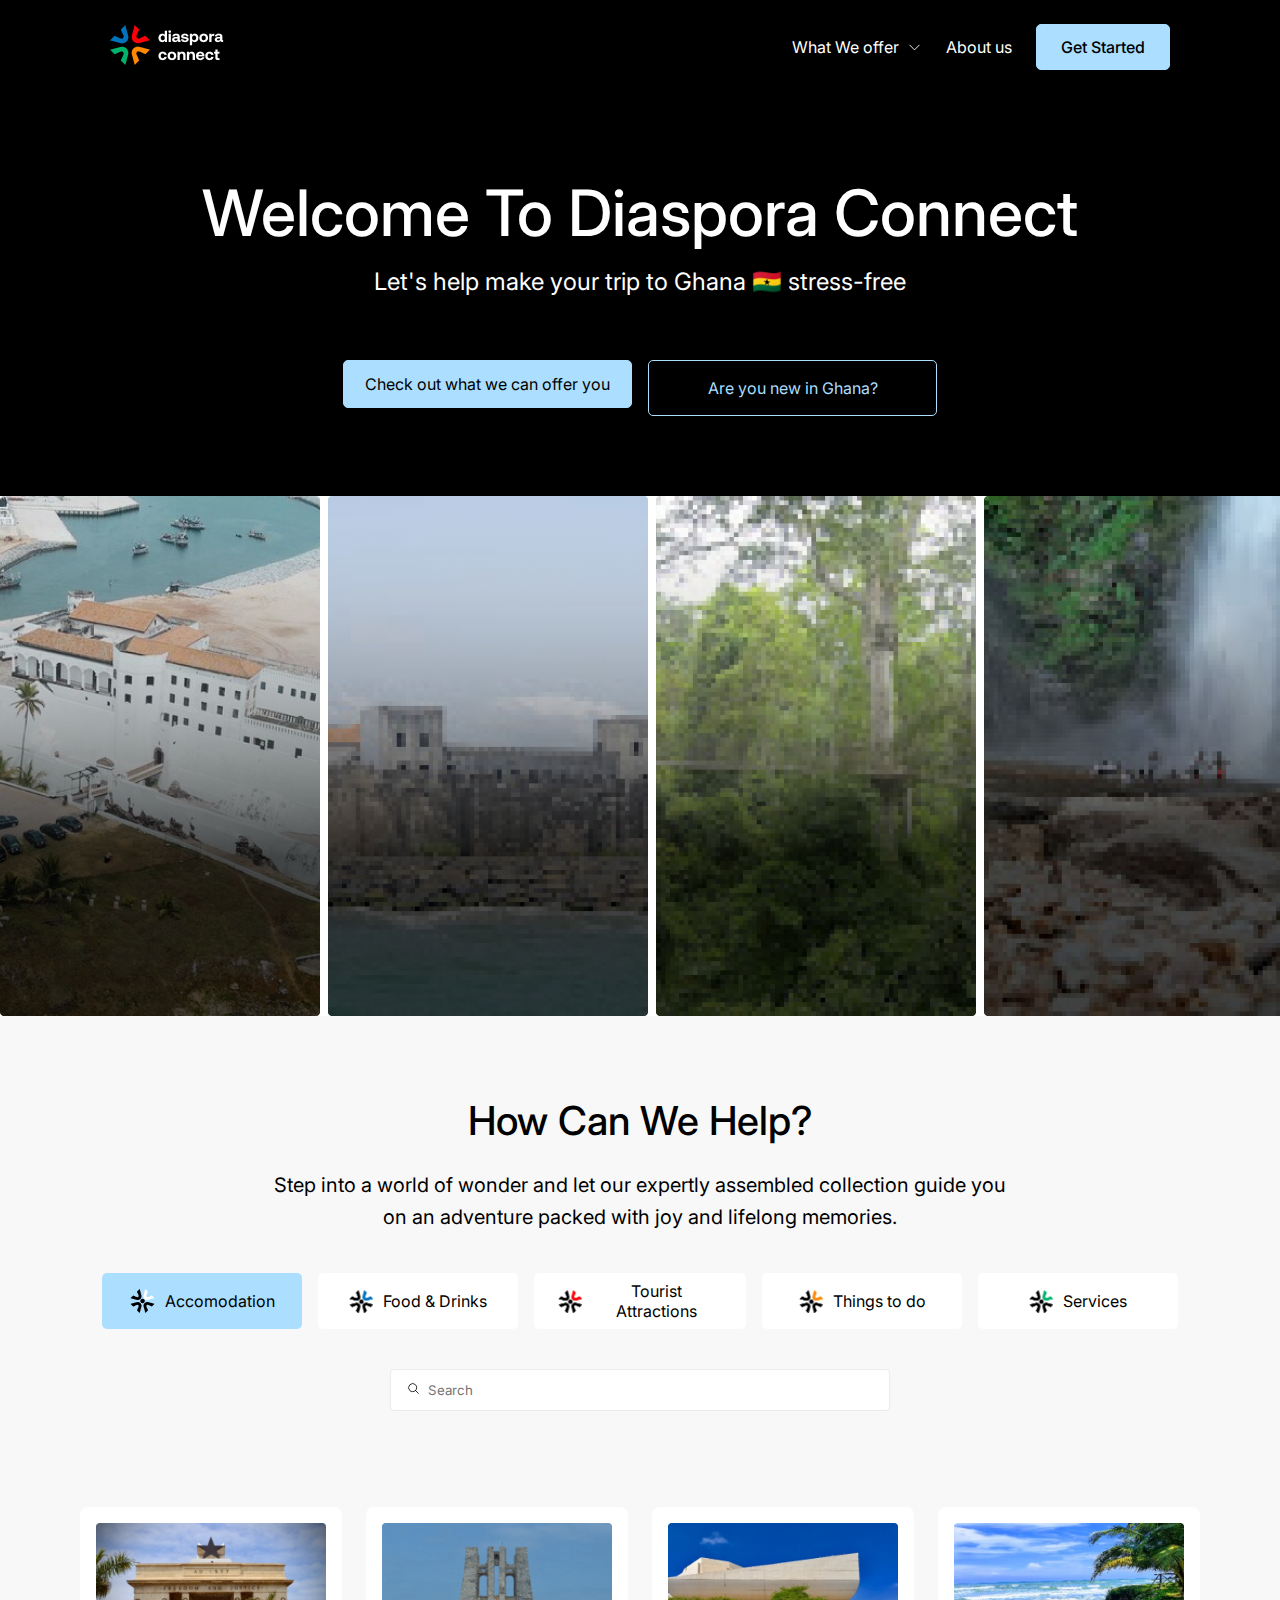
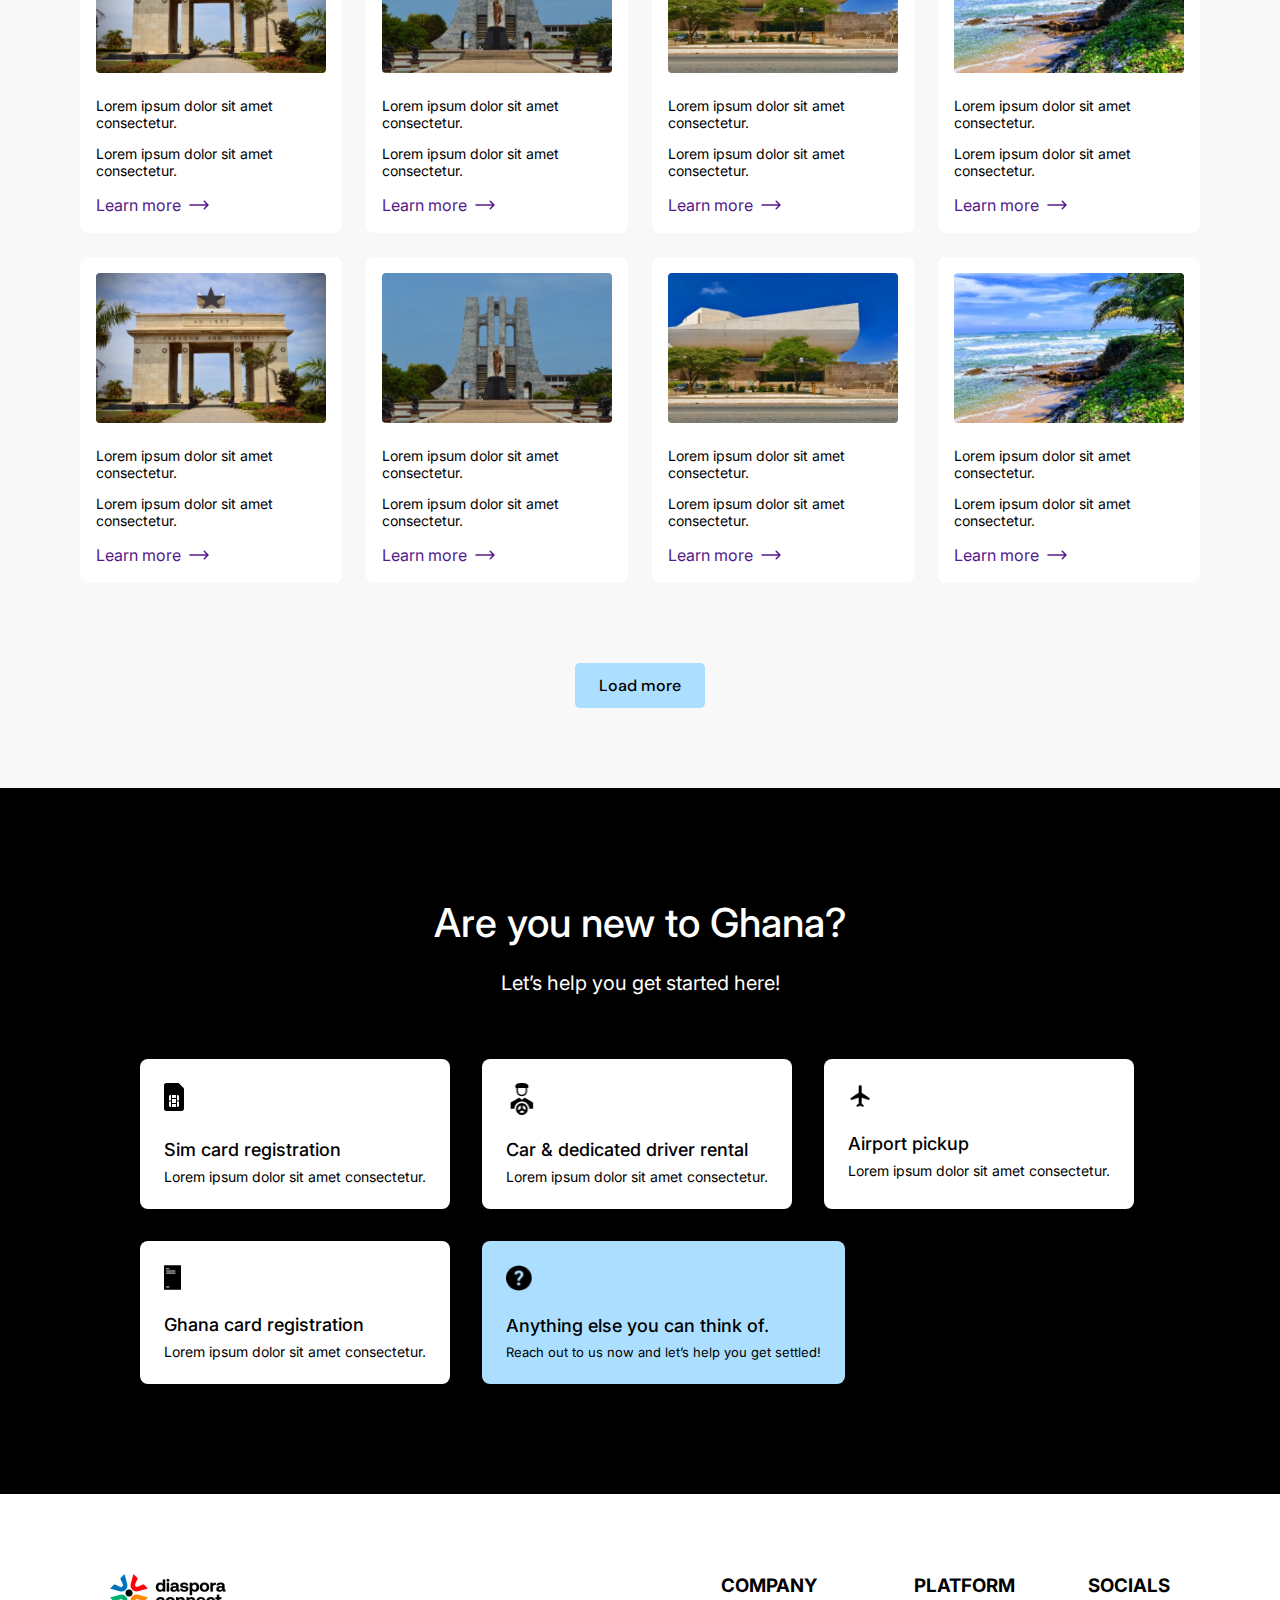
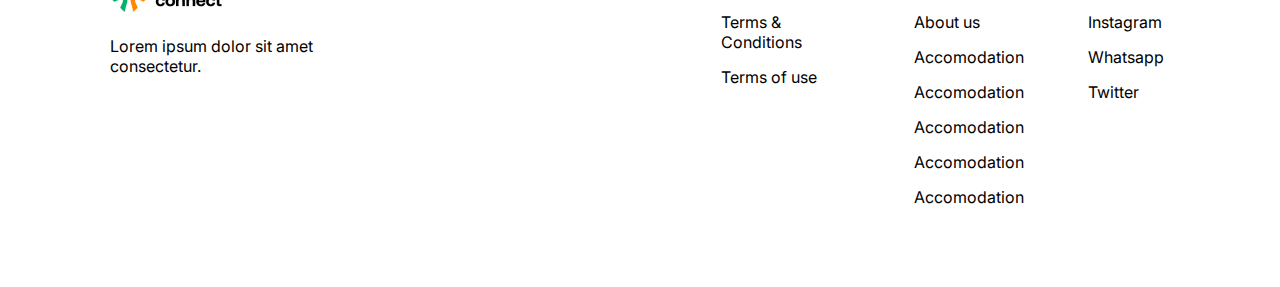
==== index.html @ 4f72882f "working on menu toggle" ====
<!DOCTYPE html>
<html lang="en">
  <head>
    <meta charset="UTF-8" />
    <meta name="viewport" content="width=device-width, initial-scale=1.0" />
    <link rel="preconnect" href="https://fonts.googleapis.com" />
    <link rel="preconnect" href="https://fonts.gstatic.com" crossorigin />
    <link
      href="https://fonts.googleapis.com/css2?family=DM+Sans:ital,opsz,wght@0,9..40,100..1000;1,9..40,100..1000&display=swap"
      rel="stylesheet"
    />
    <link rel="stylesheet" href="./style.css" />
    <link rel="stylesheet" href="./@media.css" />
    <title>Diaspora</title>
  </head>
  <body>
    <nav class="nav">
      <div class="navWrapper">
        <a href="./index.html">
          <img src="./assests/images/logo.png" alt="" />
        </a>
        <div class="navright">
          <div class="weOffer">
            <span>What We offer</span>
            <svg
              xmlns="http://www.w3.org/2000/svg"
              fill="none"
              viewBox="0 0 24 24"
              stroke-width="1.5"
              stroke="currentColor"
              class="w-6 h-6"
            >
              <path
                stroke-linecap="round"
                stroke-linejoin="round"
                d="m19.5 8.25-7.5 7.5-7.5-7.5"
              />
            </svg>
          </div>
          <a href="./about.html" class="aboutUs">About us</a>
          <button class="getStartedBtn">Get Started</button>
        </div>

        <svg
          id="menuToggle"
          class="menuSvg"
          xmlns="http://www.w3.org/2000/svg"
          fill="none"
          viewBox="0 0 24 24"
          stroke-width="1.5"
          stroke="currentColor"
          class="w-6 h-6"
        >
          <path
            stroke-linecap="round"
            stroke-linejoin="round"
            d="M3.75 6.75h16.5M3.75 12h16.5m-16.5 5.25h16.5"
          />
        </svg>
      </div>
      <div id="dropDownMenu" class="dropDownMenu">
        <ul>
          <li><a href="./about.html">About Us</a></li>
          <li><a href="">What we offer</a></li>
          <li><a href="">Experience</a></li>
          <li><a href="">Tourist attractions</a></li>
          <li><a href="">Transportation</a></li>
        </ul>

        <button class="getStartedBtn menuBtn">Get started</button>
      </div>
    </nav>
    <main>
      <section class="heroSection">
        <div class="heroSectionTitle">
          <h1>Welcome To Diaspora Connect</h1>
          <span
            >Let's help make your trip to Ghana &#127468;&#127469;
            stress-free</span
          >
        </div>
        <span class="heroBtn">
          <button class="btn-primary btn-width-lg">
            Check out what we can offer you
          </button>
          <button class="btn-width-lg btn-asked">Are you new in Ghana?</button>
        </span>
      </section>

      <section class="gallary">
        <div class="wrapper">
          <div class="gallaryCard">
            <img src="./assests/images/castle.png" alt="" />
            <div class="gallaryHover">
              <span class="gallaryInfor">
                <h3 style="font-size: 20px; font-weight: 500">
                  Name of destination
                </h3>
                <p style="font-size: 16px; font-weight: 400">
                  Tickets from $2,000
                </p>
              </span>
              <svg
                class="arrow"
                xmlns="http://www.w3.org/2000/svg"
                fill="none"
                viewBox="0 0 24 24"
                stroke-width="1.5"
                stroke="currentColor"
                class="w-6 h-6"
              >
                <path
                  stroke-linecap="round"
                  stroke-linejoin="round"
                  d="M17.25 8.25 21 12m0 0-3.75 3.75M21 12H3"
                />
              </svg>
            </div>
          </div>
          
          <img src="./assests/images/castle2.png" alt="" />
          <img src="./assests/images/forest.png" alt="" />
          <img src="./assests/images/waterfall.png" alt="" />
          <img src="./assests/images/mosque.png" alt="" />
          <img src="./assests/images/Hotel.png" alt="" />
        </div>
      </section>

      <section class="howCanWeHelp">
        <div class="howCAn">
          <h3>How Can We Help?</h3>
          <p>
            Step into a world of wonder and let our expertly assembled
            collection guide you on an adventure packed with joy and lifelong
            memories.
          </p>
        </div>
        <div class="howCanBtn">
          <div class="howCanBtnOne">
            <button class="accomodadtionBtn">
              <img src="./assests/images/logowhite.png" alt="" />
              Accomodation
            </button>
            <button class="howCanBtns">
              <img src="./assests/images/logoblue.png" alt="" />
              Food & Drinks
            </button>
          </div>
          <div class="howCanBtnTwo">
            <button class="touristBtns">
              <img src="./assests/images/logored.png" alt="" />Tourist
              Attractions
            </button>
            <button class="howCanBtns">
              <img src="./assests/images/logoorange.png" alt="" />Things to do
            </button>
          </div>
          <button class="howCanBtns">
            <img src="./assests/images/logogreen.png" alt="" />Services
          </button>
        </div>
        <div class="search">
          <svg
            xmlns="http://www.w3.org/2000/svg"
            fill="none"
            viewBox="0 0 24 24"
            stroke-width="1.5"
            stroke="currentColor"
            class="w-6 h-6"
          >
            <path
              stroke-linecap="round"
              stroke-linejoin="round"
              d="m21 21-5.197-5.197m0 0A7.5 7.5 0 1 0 5.196 5.196a7.5 7.5 0 0 0 10.607 10.607Z"
            />
          </svg>

          <input type="text" placeholder="Search" />
        </div>
      </section>

      <section class="touristSite">
        <div class="touristSiteDetails">
          <div class="div">
            <img src="./assests/images/square.png" alt="" />
            <span class="siteInfor">
              <p>Lorem ipsum dolor sit amet consectetur.</p>
              <p>Lorem ipsum dolor sit amet consectetur.</p>
              <a href=""
                >Learn more
                <svg
                  class="arrow"
                  xmlns="http://www.w3.org/2000/svg"
                  fill="none"
                  viewBox="0 0 24 24"
                  stroke-width="1.5"
                  stroke="currentColor"
                  class="w-6 h-6"
                >
                  <path
                    stroke-linecap="round"
                    stroke-linejoin="round"
                    d="M17.25 8.25 21 12m0 0-3.75 3.75M21 12H3"
                  />
                </svg>
              </a>
            </span>
          </div>
          <div class="div">
            <img src="./assests/images/Nkrumah.png" alt="" />
            <span class="siteInfor">
              <p>Lorem ipsum dolor sit amet consectetur.</p>
              <p>Lorem ipsum dolor sit amet consectetur.</p>
              <a href=""
                >Learn more
                <svg
                  class="arrow"
                  xmlns="http://www.w3.org/2000/svg"
                  fill="none"
                  viewBox="0 0 24 24"
                  stroke-width="1.5"
                  stroke="currentColor"
                  class="w-6 h-6"
                >
                  <path
                    stroke-linecap="round"
                    stroke-linejoin="round"
                    d="M17.25 8.25 21 12m0 0-3.75 3.75M21 12H3"
                  />
                </svg>
              </a>
            </span>
          </div>
          <div class="div">
            <img src="./assests/images/center.png" alt="" />
            <span class="siteInfor">
              <p>Lorem ipsum dolor sit amet consectetur.</p>
              <p>Lorem ipsum dolor sit amet consectetur.</p>
              <a href=""
                >Learn more
                <svg
                  class="arrow"
                  xmlns="http://www.w3.org/2000/svg"
                  fill="none"
                  viewBox="0 0 24 24"
                  stroke-width="1.5"
                  stroke="currentColor"
                  class="w-6 h-6"
                >
                  <path
                    stroke-linecap="round"
                    stroke-linejoin="round"
                    d="M17.25 8.25 21 12m0 0-3.75 3.75M21 12H3"
                  />
                </svg>
              </a>
            </span>
          </div>
          <div class="div">
            <img src="./assests/images/beach.png" alt="" />
            <span class="siteInfor">
              <p>Lorem ipsum dolor sit amet consectetur.</p>
              <p>Lorem ipsum dolor sit amet consectetur.</p>
              <a href=""
                >Learn more
                <svg
                  class="arrow"
                  xmlns="http://www.w3.org/2000/svg"
                  fill="none"
                  viewBox="0 0 24 24"
                  stroke-width="1.5"
                  stroke="currentColor"
                  class="w-6 h-6"
                >
                  <path
                    stroke-linecap="round"
                    stroke-linejoin="round"
                    d="M17.25 8.25 21 12m0 0-3.75 3.75M21 12H3"
                  />
                </svg>
              </a>
            </span>
          </div>
          <div class="div">
            <img src="./assests/images/square.png" alt="" />
            <span class="siteInfor">
              <p>Lorem ipsum dolor sit amet consectetur.</p>
              <p>Lorem ipsum dolor sit amet consectetur.</p>
              <a href=""
                >Learn more
                <svg
                  class="arrow"
                  xmlns="http://www.w3.org/2000/svg"
                  fill="none"
                  viewBox="0 0 24 24"
                  stroke-width="1.5"
                  stroke="currentColor"
                  class="w-6 h-6"
                >
                  <path
                    stroke-linecap="round"
                    stroke-linejoin="round"
                    d="M17.25 8.25 21 12m0 0-3.75 3.75M21 12H3"
                  />
                </svg>
              </a>
            </span>
          </div>
          <div class="div">
            <img src="./assests/images/Nkrumah.png" alt="" />
            <span class="siteInfor">
              <p>Lorem ipsum dolor sit amet consectetur.</p>
              <p>Lorem ipsum dolor sit amet consectetur.</p>
              <a href=""
                >Learn more
                <svg
                  class="arrow"
                  xmlns="http://www.w3.org/2000/svg"
                  fill="none"
                  viewBox="0 0 24 24"
                  stroke-width="1.5"
                  stroke="currentColor"
                  class="w-6 h-6"
                >
                  <path
                    stroke-linecap="round"
                    stroke-linejoin="round"
                    d="M17.25 8.25 21 12m0 0-3.75 3.75M21 12H3"
                  />
                </svg>
              </a>
            </span>
          </div>
          <div class="div">
            <img src="./assests/images/center.png" alt="" />
            <span class="siteInfor">
              <p>Lorem ipsum dolor sit amet consectetur.</p>
              <p>Lorem ipsum dolor sit amet consectetur.</p>
              <a href=""
                >Learn more
                <svg
                  class="arrow"
                  xmlns="http://www.w3.org/2000/svg"
                  fill="none"
                  viewBox="0 0 24 24"
                  stroke-width="1.5"
                  stroke="currentColor"
                  class="w-6 h-6"
                >
                  <path
                    stroke-linecap="round"
                    stroke-linejoin="round"
                    d="M17.25 8.25 21 12m0 0-3.75 3.75M21 12H3"
                  />
                </svg>
              </a>
            </span>
          </div>
          <div class="div">
            <img src="./assests/images/beach.png" alt="" />
            <span class="siteInfor">
              <p>Lorem ipsum dolor sit amet consectetur.</p>
              <p>Lorem ipsum dolor sit amet consectetur.</p>
              <a href=""
                >Learn more
                <svg
                  class="arrow"
                  xmlns="http://www.w3.org/2000/svg"
                  fill="none"
                  viewBox="0 0 24 24"
                  stroke-width="1.5"
                  stroke="currentColor"
                  class="w-6 h-6"
                >
                  <path
                    stroke-linecap="round"
                    stroke-linejoin="round"
                    d="M17.25 8.25 21 12m0 0-3.75 3.75M21 12H3"
                  />
                </svg>
              </a>
            </span>
          </div>
        </div>
        <button class="loadMore">Load more</button>
      </section>

      <section class="serviceCardWrapper">
        <div class="serviceTitle">
          <h3>Are you new to Ghana?</h3>
          <span class="largeViewService">Let’s help you get started here!</span>
          <span class="mobileViewService"
            >Lorem ipsum dolor sit amet consectetur. Molestie a eget scelerisque
            tempus egestas nisi quis.</span
          >
        </div>
        <div class="serviceCards">
          <div class="serviceWrapper">
            <div class="simCard">
              <span class="simCardimg">
                <img src="./assests/vectors/simcard.png" alt="" />
              </span>
              <span class="cardInfor">
                <p style="font-size: 18px; font-weight: 500">
                  Sim card registration
                </p>
                <p style="font-size: 14px; font-weight: 400">
                  Lorem ipsum dolor sit amet consectetur.
                </p>
              </span>
            </div>
            <div class="driverCard">
              <img src="./assests/vectors/driver.png" alt="" />
              <span class="cardInfor">
                <p style="font-size: 18px; font-weight: 500">
                  Car & dedicated driver rental
                </p>
                <p style="font-size: 14px">
                  Lorem ipsum dolor sit amet consectetur.
                </p>
              </span>
            </div>
            <div class="airplaneCard">
              <img src="./assests/vectors/airplane.png" alt="" />
              <span class="cardInfor">
                <p style="font-size: 18px; font-weight: 500">Airport pickup</p>
                <p style="font-size: 14px">
                  Lorem ipsum dolor sit amet consectetur.
                </p>
              </span>
            </div>
          </div>
          <div class="serviceWrapper">
            <div class="card">
              <img src="./assests/vectors/card.png" alt="" />
              <span class="cardInfor">
                <p style="font-size: 18px; font-weight: 500">
                  Ghana card registration
                </p>
                <p style="font-size: 14px">
                  Lorem ipsum dolor sit amet consectetur.
                </p>
              </span>
            </div>
            <div class="questonCard">
              <img src="./assests/vectors/questions.png" alt="" />
              <span class="cardInfor">
                <p style="font-size: 18px; font-weight: 500">
                  Anything else you can think of.
                </p>
                <p style="font-size: 13px">
                  Reach out to us now and let’s help you get settled!
                </p>
              </span>
            </div>
          </div>
        </div>
      </section>
    </main>
    <footer class="footerContainer">
      <div class="footerWrapper">
        <div class="footerLogo">
          <img src="./assests/images/logo2.png" alt="" />
          <p style="font-size: 16px; font-weight: 400; width: 220px">
            Lorem ipsum dolor sit amet consectetur.
          </p>
        </div>
        <div class="footerDetails">
          <span class="condition">
            <h3>COMPANY</h3>
            <p>Terms & Conditions</p>
            <p>Terms of use</p>
          </span>
          <span class="platforms">
            <h3>PLATFORM</h3>
            <a href="./about.html">About us</a>
            <p>Accomodation</p>
            <p>Accomodation</p>
            <p>Accomodation</p>
            <p>Accomodation</p>
            <p>Accomodation</p>
          </span>
          <span class="socials">
            <h3>SOCIALS</h3>
            <p>Instagram</p>
            <p>Whatsapp</p>
            <p>Twitter</p>
          </span>
        </div>
      </div>
    </footer>

    <script src="/main.js"></script>
  </body>
</html>
---- style.css ----
@import url("https://fonts.googleapis.com/css2?family=Inter:wght@100..900&display=swap");

:root {
  --primary-color: #abdeff;
}

* {
  box-sizing: border-box;
  margin: 0;
  padding: 0;
  font-family: "inter";
}

.btn-primary {
  background-color: var(--primary-color);
  width: 133px;
  height: 48px;
  max-height: 48px;
  border: 1px solid var(--primary-color);
  border-radius: 5px;
}

.btn-text-bold {
  font-weight: 600;
}

.btn-width-lg {
  width: 289px;
  height: 56px;
  font-size: 16px;
}

.btn-asked {
  background-color: black;
  color: #abdeff;
  border: 1px solid #abdeff;
  border-radius: 5px;
}

.nav {
  display: flex;
  justify-content: center;
  background-color: black;
  padding-left: 110px;
  padding-right: 110px;
  padding-top: 24px;
  padding-bottom: 24px;
  color: white;
}

.navWrapper {
  display: flex;
  justify-content: space-between;
  align-items: center;
  width: 100%;
  max-width: 1400px;
}

.menuSvg {
  display: none;
  width: 24px;
  height: 24px;
}

.navright {
  display: flex;
  gap: 24px;
  align-items: center;
}

.weOffer {
  display: flex;
  align-items: center;
  justify-content: center;
  gap: 8px;
}

.weOffer span {
  font-size: 16px;
  font-weight: 400;
}

.aboutUs {
  font-size: 16px;
  font-weight: 400;
  text-decoration: none;
  color: white;
}
.w-6 {
  width: 15px;
}

.h-6 {
  width: 15px;
}

.getStartedBtn {
  background-color: #abdeff;
  padding: 12px 24px 12px 24px;
  border-radius: 5px;
  border: 1px solid #abdeff;
  font-size: 16px;
  font-weight: 500;
}

.heroSection {
  display: flex;
  flex-direction: column;
  align-items: center;
  gap: 64px;
  padding: 80px 110px 80px 110px;
  background-color: black;
}

.heroSectionTitle {
  display: flex;
  flex-direction: column;
  align-items: center;
  gap: 16px;
}

.heroSectionTitle h1 {
  color: white;
  font-size: 64px;
  font-weight: 500;
}

.heroSectionTitle span {
  color: white;
  font-size: 24px;
  font-weight: 400;
  font-family: "inter";
}

.heroBtn {
  display: flex;
  gap: 16px;
  justify-content: space-between;
}

/* .heroBtn :first-child {
  padding: 12px 24px 12px 24px;
  border-radius: 5px;
  font-size: 16px;
  font-weight: 500;
  background-color: #abdeff;
  border: none;
  font-family: "inter";
}

.heroBtn :last-child {
  padding: 12px 24px 12px 24px;
  border-radius: 5px;
  text-align: center;
  border: 1px solid #abdeff;
  color: #abdeff;
  font-size: 16px;
  font-weight: 500;
  background-color: black;
} */

.gallaryCard {
  display: flex;
  flex-direction: column;
  justify-content: space-between;
}

.gallaryCard img:hover + .gallaryHover {
  display: flex;
}

.gallaryHover {
  display: none;
  justify-content: space-between;
  align-items: end;
  padding: 24px;
  border-bottom-left-radius: 4px;
  border-bottom-right-radius: 4px;
  /* border: 1px solid blue; */
}

.wrapper {
  display: grid;
  grid-template-columns: 1fr 1fr 1fr 1fr 1fr 1fr;
  gap: 8px;
  overflow: scroll;
}

.gallaryInfor {
  display: flex;
  flex-direction: column;
  gap: 16px;
  /* border: 1px solid red; */
}

.arrow {
  width: 24px;
  height: 24px;
  float: inline-end;
}

.howCanWeHelp {
  display: flex;
  flex-direction: column;
  padding: 80px 110px 56px 110px;
  gap: 40px;
  align-items: center;
  justify-content: center;
  background-color: #f8f8f8;
}

.howCAn {
  display: flex;
  flex-direction: column;
  gap: 24px;
  align-items: center;
  justify-content: center;
}

.howCAn h3 {
  font-size: 40px;
  font-weight: 500;
}
.howCAn p {
  font-size: 20px;
  font-weight: 400;
  /* border: 1px solid black; */
  text-align: center;
  max-width: 750px;
  line-height: 32px;
}
.howCanBtn {
  display: flex;
  gap: 16px;
}

.howCanBtnOne {
  display: flex;
  gap: 16px;
}

.howCanBtnTwo {
  display: flex;
  gap: 16px;
}

.accomodadtionBtn {
  display: flex;
  gap: 10px;
  align-items: center;
  justify-content: center;
  border-radius: 5px;
  /* padding: 3px 0px 3px 0px; */
  background-color: #abdeff;
  font-size: 16px;
  font-weight: 400;
  height: 56px;
  width: 200px;
  border: none;
}

.howCanBtns {
  display: flex;
  gap: 10px;
  align-items: center;
  justify-content: center;
  border-radius: 5px;
  padding: 12px 24px 12px 24px;
  height: 56px;
  width: 200px;
  background-color: white;
  border: none;
  font-size: 16px;
  font-weight: 400;
}

.touristBtns {
  display: flex;
  gap: 10px;
  align-items: center;
  justify-content: center;
  border-radius: 5px;
  padding: 12px 24px 12px 24px;
  height: 56px;
  width: 212px;
  background-color: white;
  border: none;
  font-size: 16px;
  font-weight: 400;
}

.touristBtns img {
  width: 24px;
  height: 24px;
}

.howCanBtns img {
  width: 24px;
  height: 24px;
}

.search {
  display: flex;
  gap: 8px;
  border: 1.5px solid #ebeceb;
  padding: 12px 16px 12px 16px;
  background-color: white;
  border-radius: 4px;
  width: 500px;
}

.search svg {
  width: 13px;
  height: 13px;
}

.search input {
  border: none;
  outline: none;
}

.touristSite {
  display: flex;
  flex-direction: column;
  align-items: center;
  justify-content: center;
  gap: 80px;
  padding: 40px 110px 80px 110px;
  background-color: #f8f8f8;
}

.touristSiteDetails {
  display: grid;
  grid-template-columns: 1fr 1fr 1fr 1fr;
  flex-direction: column;
  gap: 24px;
}

.div {
  /* padding: 16px; */
  padding-left: 16px;
  padding-right: 16px;
  padding-top: 16px;
  padding-bottom: 16px;
  background-color: white;
  display: flex;
  border-radius: 8px;
  gap: 24px;
  flex-direction: column;
  /* align-items: center;
    justify-content: center; */
}

.siteInfor {
  display: flex;
  gap: 14px;
  flex-direction: column;
}

.siteInfor p {
  display: flex;
  font-size: 14px;
  /* border:1px solid red; */
}

.siteInfor a {
  display: flex;
  align-items: center;
  /* justify-content: center; */
  gap: 6px;
  text-decoration: none;
}

.div img {
  height: 150px;
  width: 230px;
}

.loadMore {
  background-color: #abdeff;
  padding: 12px 24px 12px 24px;
  outline: none;
  border: none;
  border-radius: 5px;
  font-size: 16px;
  font-family: "DM Sans";
  font-weight: 500;
}

.serviceCardWrapper {
  display: flex;
  flex-direction: column;
  align-items: center;
  justify-content: center;
  padding: 110px 140px 110px 140px;
  gap: 64px;
  background-color: black;
}

.serviceTitle {
  display: flex;
  flex-direction: column;
  align-items: center;
  justify-content: center;
  gap: 24px;
  color: white;
}

.serviceTitle h3 {
  font-size: 40px;
  font-weight: 500;
}

.largeViewService {
  font-size: 20px;
  font-weight: 400;
}

.mobileViewService {
  display: none;
}
.serviceCards {
  display: flex;
  flex-direction: column;
  /* align-items: center; */
  justify-content: center;
  gap: 32px;
  /* border: 1px solid red; */
  width: 100%;
  max-width: 1000px;
}

.serviceWrapper {
  display: flex;
  gap: 32px;
  width: 100%;
  max-width: 116opx;
  /* border: 1px solid white; */
}

.card {
  background-color: white;
  display: flex;
  flex-direction: column;
  border-radius: 8px;
  padding: 24px;
  gap: 24px;
  max-width: 365.33px;
}

.card img {
  width: 17px;
  height: 25px;
}
.simCard {
  background-color: white;
  display: flex;
  flex-direction: column;
  border-radius: 8px;
  padding: 24px;
  gap: 24px;
  max-width: 365.33px;
}

.simCard:hover {
  background-color: black;
  color: white;
}

.simCard img {
  width: 20px;
  height: 28px;
}
.driverCard {
  background-color: white;
  display: flex;
  flex-direction: column;
  border-radius: 8px;
  padding: 24px;
  gap: 24px;
  max-width: 365.33px;
}
.driverCard img {
  width: 32px;
  height: 32px;
}

.airplaneCard {
  background-color: white;
  display: flex;
  flex-direction: column;
  border-radius: 8px;
  padding: 24px;
  gap: 24px;
  max-width: 365.33px;
}

.airplaneCard img {
  width: 25px;
  height: 26px;
}

.questonCard {
  background-color: #abdeff;
  display: flex;
  flex-direction: column;
  border-radius: 8px;
  padding: 24px;
  gap: 24px;
  max-width: 365.33px;
}

.questonCard img {
  width: 26px;
  height: 26px;
}

.cardInfor {
  display: flex;
  flex-direction: column;
  gap: 8px;
}

.footerContainer {
  padding: 80px 110px 80px 110px;
  width: 100%;
  display: flex;
  align-items: center;
  justify-content: center;
}

.footerLogo {
  display: flex;
  flex-direction: column;
  gap: 24px;
  max-width: 217px;
}

.footerLogo img {
  height: 38px;
  width: 116px;
}

.footerDetails {
  max-width: 449px;
  display: flex;
  gap: 64px;
}

.footerWrapper {
  display: flex;
  width: 100%;
  max-width: 1200px;
  justify-content: space-between;
}

.condition {
  display: flex;
  flex-direction: column;
  gap: 15px;
}

.condition p {
  font-size: 16px;
  font-weight: 400;
}

.platforms {
  display: flex;
  flex-direction: column;
  gap: 15px;
}

.platforms a {
  text-decoration: none;
  color: black;
}

.socials {
  display: flex;
  flex-direction: column;
  gap: 15px;
}
.socials p {
  font-size: 16px;
  font-weight: 400;
}

.platforms p {
  font-size: 16px;
  font-weight: 400;
}

.contactUsWrapper {
  display: flex;
  flex-direction: column;
  /* align-items: center;
    justify-content: center; */
  padding: 32px;
  gap: 84px;
  /* border: 1px solid red; */
}

.contactUs {
  display: flex;
  align-items: center;
  justify-content: center;
  gap: 84px;
  /* border: 1px solid black; */
}

.contactUsLeftSide {
  display: flex;
  align-items: center;
  justify-content: space-between;
  flex-direction: column;
  padding: 32px;
  /* gap: 40px; */
  border-radius: 8px;
  height: 960px;
  width: 100%;
  max-width: 604px;
  background: conic-gradient(
    from 210.92deg at 50% 50%,
    #fd0008 0deg,
    #0073bd 125.63deg,
    #00b36d 234.38deg,
    #ff8800 350.63deg,
    #fd0008 360deg
  );
}

.leftSideTop img {
  width: 121px;
  height: 40px;
}

.leftSideTop {
  display: flex;
  flex-direction: column;
  gap: 144px;
  max-width: 540px;
  /* border: 1px solid red; */
}

.leftSideTopDetails {
  display: flex;
  flex-direction: column;
  gap: 16px;
  color: white;
}

.leftSideTopDetails h3 {
  font-size: 40px;
  font-weight: 700;
  line-height: 48px;
}
.leftSideTopDetails p {
  font-size: 16px;
  font-weight: 400;
  line-height: 24px;
}

.leftBottomSection {
  display: flex;
  flex-direction: column;
  gap: 16px;
  padding: 24px;
  background-color: white;
  border-radius: 4px;
  max-width: 540px;
}

.leftBottomSection p {
  font-size: 16px;
  font-weight: 400;
  line-height: 24px;
}

.nameCheck {
  display: flex;
  gap: 8px;
  align-items: center;
  /* justify-content: center; */
}


.checkInput{
  width: 32px;
  height: 32px;
  background: red;
  border: none;
  outline: none;
}

.contactUsform {
  display: none;
  flex-direction: column;
  gap: 48px;
  width: 100%;
  max-width: 644px;
  height: auto;
}

.contactUsRightSide {
  display: flex;
  flex-direction: column;
  gap: 48px;
  width: 100%;
  max-width: 644px;
  height: auto;
  /* border: 1px solid red; */
}

.contactUsFormWrapper {
  display: flex;
  flex-direction: column;
  align-items: flex-start;
  padding: 0px;
  gap: 32px;
}



.contactUserName {
  display: flex;
  gap: 32px;
  width: 644px;
}

.userNameInput {
  border-radius: 5px;
  padding: 16px;
  border: 1px solid #d6d6d6;
  outline: none;
  height: 50px;
  width: 306px;
  border-radius: 5px;
}

.emailInput {
  border-radius: 5px;
  padding: 16px;
  border-radius: 5px;
  border: 1px solid #d6d6d6;
  outline: none;
  width: 644px;
  height: 50px;
}

.countryCode {
  border-radius: 5px;
  padding: 10px;
  border: 1px solid #d6d6d6;
  outline: none;
  width: 113px;
  height: 50px;
  display: flex;
  align-items: center;
  justify-content: center;
}

.countryCodeWrapper {
  display: flex;
  gap: 8px;
}

.phoneNumberInput {
  border-radius: 5px;
  border: 1px solid #d6d6d6;
  outline: none;
  width: 523px;
  padding: 16px;
  height: 50px;
}

.textareaInput {
  padding: 16px;
  border-radius: 5px;
  border: 1px solid #d6d6d6;
  outline: none;
  width: 644px;
  height: 80px;
}

.selectOptionInput {
  display: flex;
  width: 644px;
  flex-direction: column;
  gap: 8px;
}

.contactUsBtn {
  border-radius: 5px;
  padding: 12px 48px 12px 48px;
  background-color: black;
  width: 222px;
  height: 48px;
  color: white;
  outline: none;
  border: none;
}


.dropDownMenu{
  display: none;
}
---- @media.css ----
@media only screen and (max-width: 600px) {
  .nav {
    padding-left: 32px;
    padding-right: 32px;
    padding-top: 24px;
    padding-bottom: 24px;
    color: white;
    width: 100%;
    justify-content: space-between;
    align-items: center;
  }

  .navright {
    display: none;
  }

  .menuSvg {
    width: 24px;
    height: 24px;
    display: flex;
    /* border:1px solid red; */
  }

  .heroSection {
    display: flex;
    flex-direction: column;
    align-items: center;
    gap: 64px;
    width: 100%;
    padding: 80px 24px 80px 24px;
    background-color: black;
  }

  .heroSectionTitle {
    width: 100%;
    text-align: center;
  }

  .heroSectionTitle h1 {
    font-size: 24px;
    font-weight: 500;
    line-height: 40px;
  }

  .heroSectionTitle span {
    font-size: 16px;
    font-weight: 400;
    max-width: 100%;
  }

  .howCanWeHelp {
    padding: 80px 32px 56px 32px;
  }

  .howCAn p {
    font-size: 16px;
    width: 306px;
    text-transform: capitalize;
  }

  .howCAn h3 {
    font-size: 24px;
  }

  .howCanBtn {
    width: 357px;
    /* height: 300px; */
    flex-direction: column;
    align-items: center;
    justify-content: center;
  }

  .howCanBtnOne {
    width: 360px;
  }

  .howCanBtnTwo {
    width: 360px;
  }

  .touristSite {
    background-color: #f8f8f8;
    width: 100%;
    padding: 40px 32px 80px 32px;
  }

  .touristSiteDetails {
    align-items: center;
    width: 100%;
    display: flex;
    background-color: #f8f8f8;
  }

  .div {
    width: 326px;
    align-items: center;
    background-color: white;
  }

  .div img {
    width: 294px;
    height: 180px;
  }

  .siteInfor {
    width: 100%;
  }

  .siteInfor :first-child {
    font-size: 16px;
    font-weight: 500;
  }

  .loadMore {
    color: black;
  }

  .serviceCardWrapper {
    padding: 110px 32px 110px 32px;
  }
  .serviceWrapper {
    flex-direction: column;
  }

  .serviceCards {
    width: 100%;
    display: flex;
    flex-direction: column;
    gap: 32px;
    /* border: 1px solid red; */
  }

  .serviceTitle h3 {
    text-align: center;
  }

  .largeViewService {
    display: none;
  }

  .mobileViewService {
    display: block;
    text-align: center;
    font-size: 16px;
    font-weight: 400;
    width: 300px;
  }
  .simCard {
    background-color: rgba(22, 22, 22, 1);
    color: white;
  }

  .simCardimg {
    width: 48px;
    height: 48px;
    display: flex;
    align-items: center;
    justify-content: center;
    border-radius: 5px;
    background-color: rgba(222, 222, 222, 1);
  }

  .footerContainer {
    padding-left: 32px;
  }

  .footerWrapper {
    gap: 66px;
    flex-direction: column;
    /* border: 1px solid black; */
  }

  .footerLogo {
    width: 100%;
  }

  .footerDetails {
    gap: 64px;
    width: 100%;
    display: flex;
    flex-direction: column;
  }

  .search {
    width: 100%;
  }

  .heroBtn {
    flex-direction: column;
  }




.dropDownMenu{
  display: none;
  flex-direction: column;
  gap: 47px;
  background-color: #000;
  width: 100%;
  padding:24px 32px 24px 32px;
  position: absolute;
  top: 90px;
  right: 0;
}

ul{
  display: flex;
  flex-direction: column;
  gap: 47px;
}

ul li{
  width: 100%;
  display: inline-block;
  border-bottom: 1px solid #222222;
  padding: 0px 0px 16px 0px;
}

li a{
  text-decoration: none;
  color: #ffff;
}

.menuBtn{
  width: 150px;
  height: 48px;
  font-size: 16px;
}

.active{
  color: #222222;
}

}
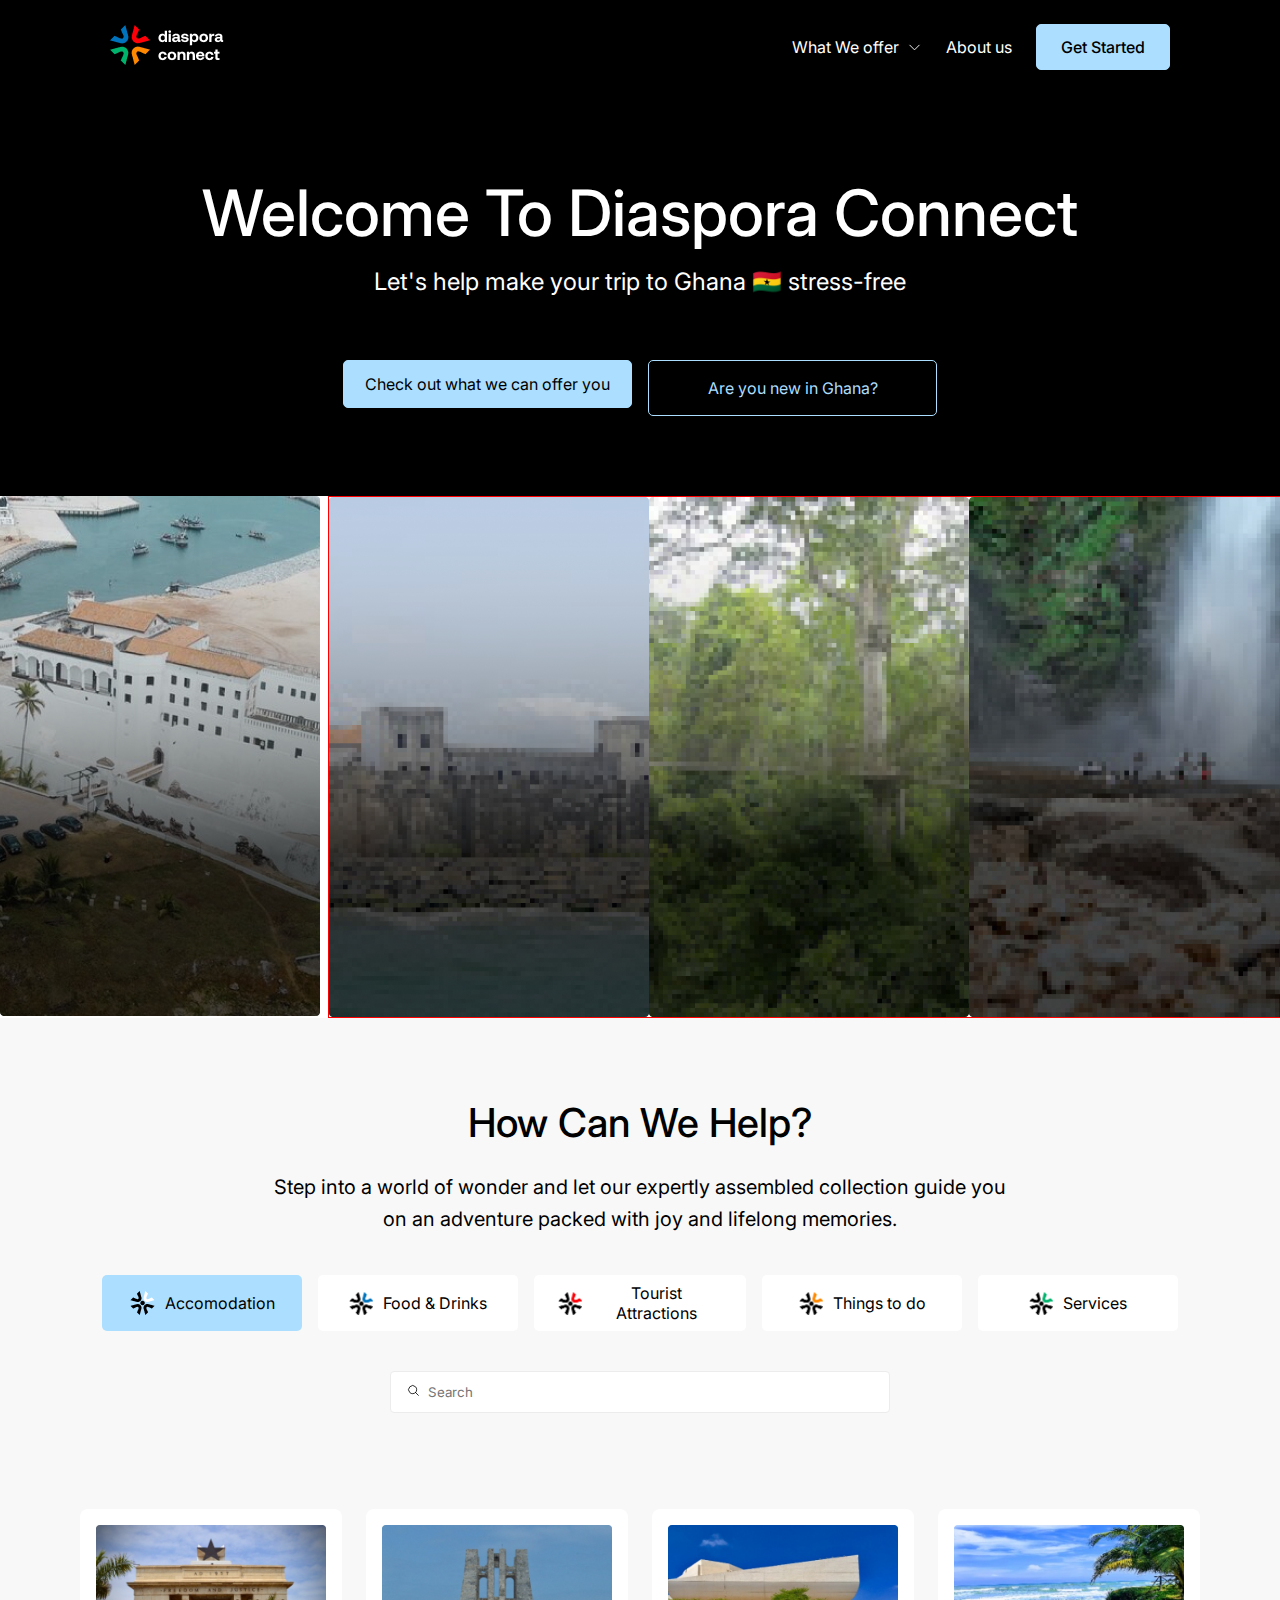
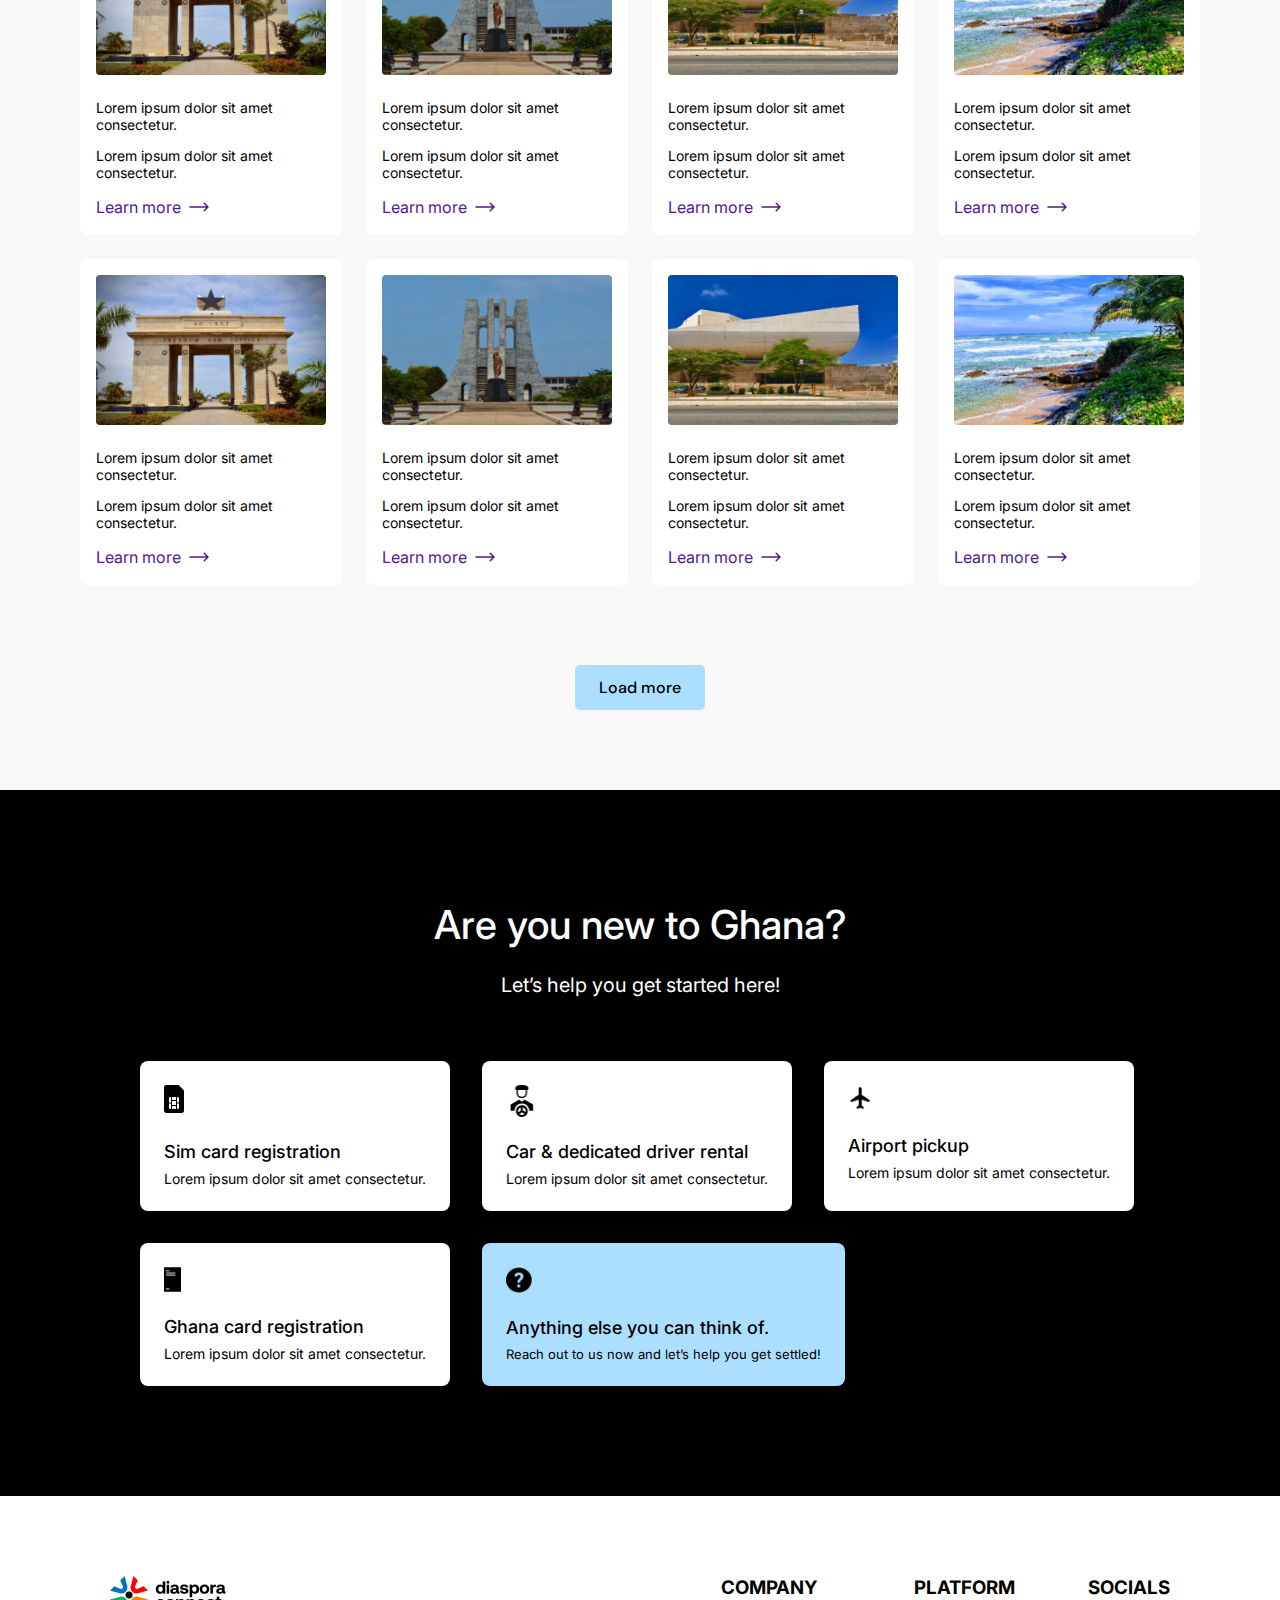
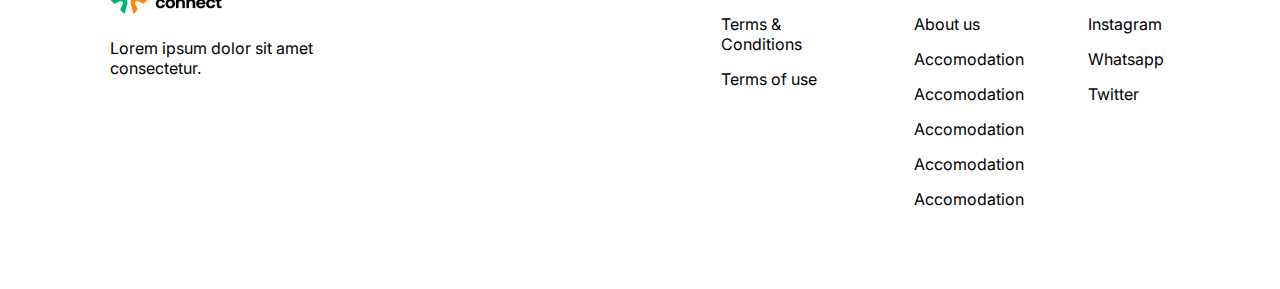
==== commit c77901e1: "working on menu toggle" ====
--- a/index.html
+++ b/index.html
@@ -117,12 +117,13 @@
               </svg>
             </div>
           </div>
-          
-          <img src="./assests/images/castle2.png" alt="" />
-          <img src="./assests/images/forest.png" alt="" />
-          <img src="./assests/images/waterfall.png" alt="" />
-          <img src="./assests/images/mosque.png" alt="" />
-          <img src="./assests/images/Hotel.png" alt="" />
+          <div class="imageContainer">
+            <img src="./assests/images/castle2.png" alt="" />
+            <img src="./assests/images/forest.png" alt="" />
+            <img src="./assests/images/waterfall.png" alt="" />
+            <img src="./assests/images/mosque.png" alt="" />
+            <img src="./assests/images/Hotel.png" alt="" />
+          </div>
         </div>
       </section>
 
--- a/style.css
+++ b/style.css
@@ -138,26 +138,7 @@
   justify-content: space-between;
 }
 
-/* .heroBtn :first-child {
-  padding: 12px 24px 12px 24px;
-  border-radius: 5px;
-  font-size: 16px;
-  font-weight: 500;
-  background-color: #abdeff;
-  border: none;
-  font-family: "inter";
-}
-
-.heroBtn :last-child {
-  padding: 12px 24px 12px 24px;
-  border-radius: 5px;
-  text-align: center;
-  border: 1px solid #abdeff;
-  color: #abdeff;
-  font-size: 16px;
-  font-weight: 500;
-  background-color: black;
-} */
+
 
 .gallaryCard {
   display: flex;
@@ -191,6 +172,12 @@
   flex-direction: column;
   gap: 16px;
   /* border: 1px solid red; */
+}
+
+.imageContainer{
+  display: flex;
+  width: 100%;
+  border: 1px solid red;
 }
 
 .arrow {
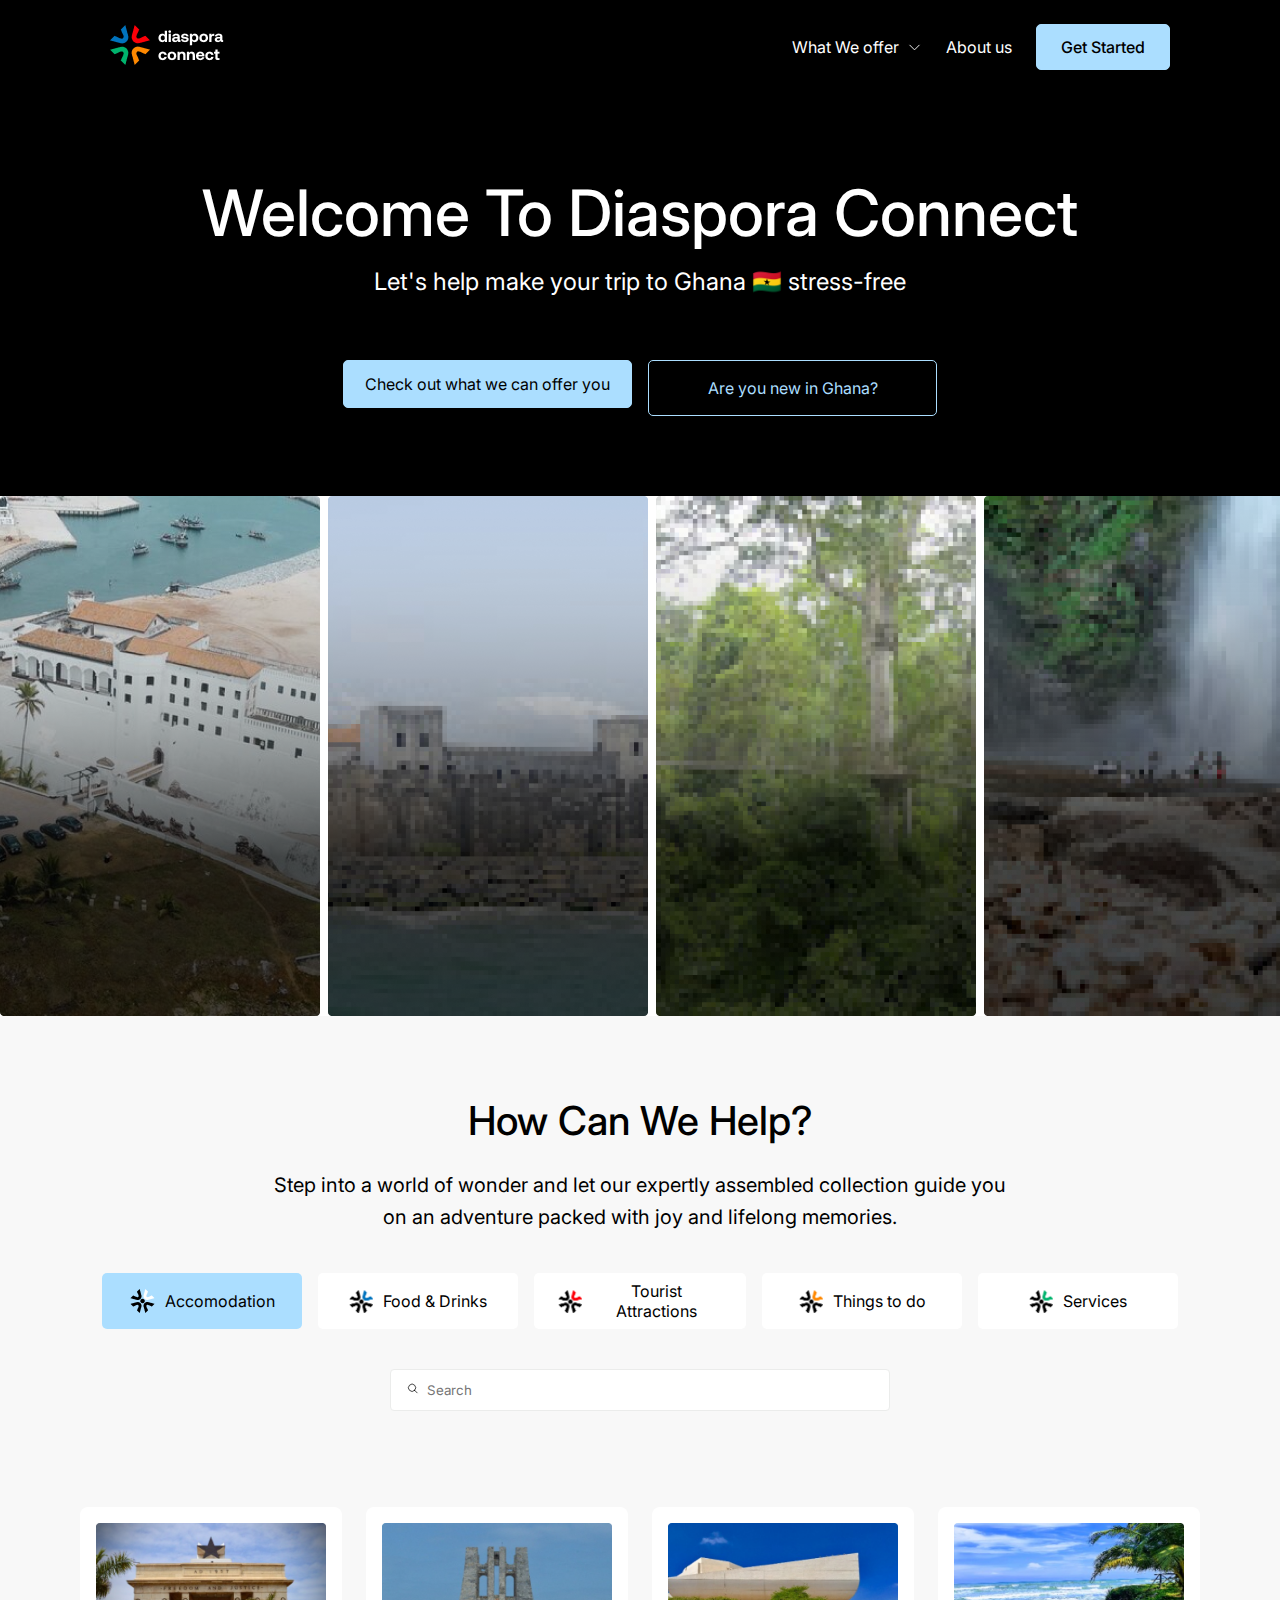
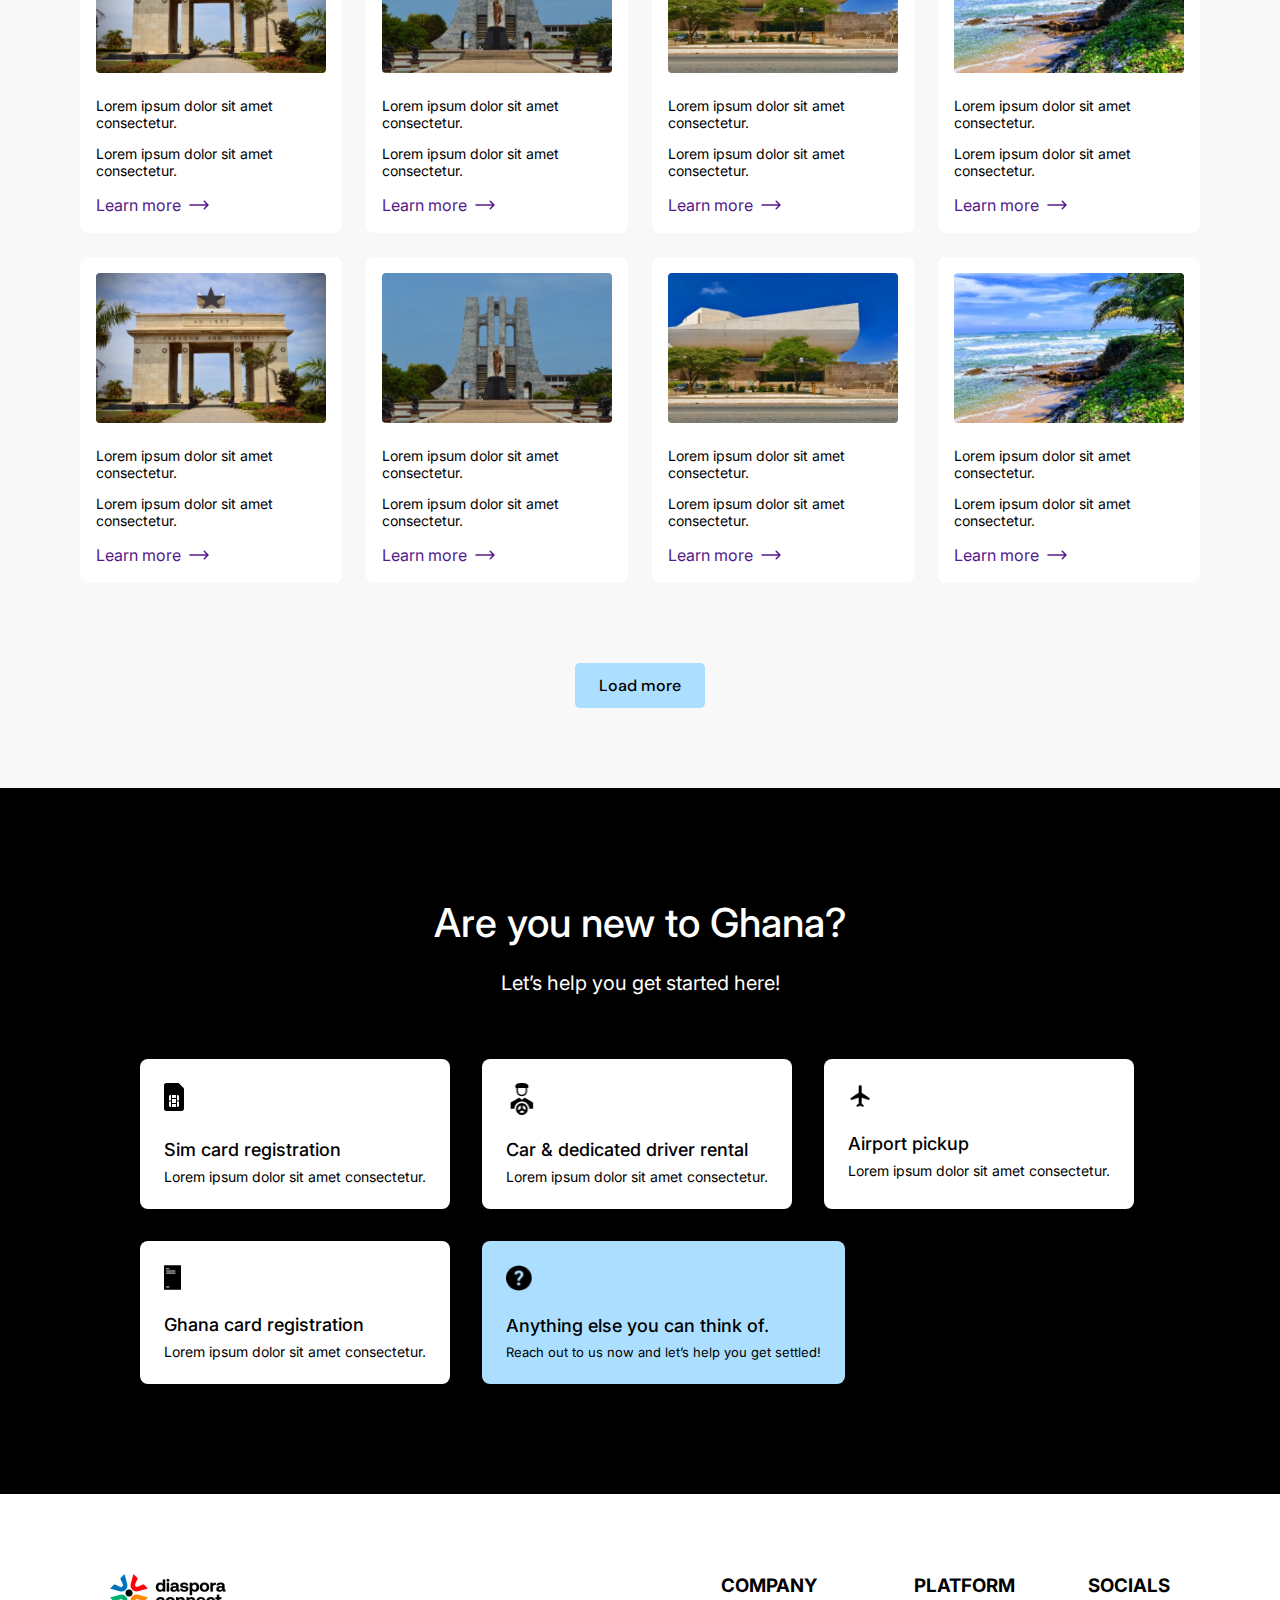
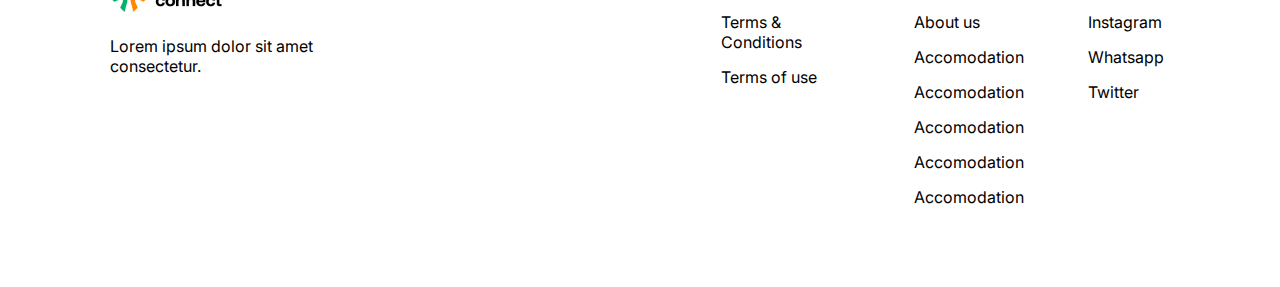
==== commit 3bda3806: "working on image slides" ====
--- a/index.html
+++ b/index.html
@@ -117,12 +117,150 @@
               </svg>
             </div>
           </div>
-          <div class="imageContainer">
+          
+          <div class="gallaryCard">
             <img src="./assests/images/castle2.png" alt="" />
+            <div class="gallaryHover">
+              <span class="gallaryInfor">
+                <h3 style="font-size: 20px; font-weight: 500">
+                  Name of destination
+                </h3>
+                <p style="font-size: 16px; font-weight: 400">
+                  Tickets from $2,000
+                </p>
+              </span>
+              <svg
+                class="arrow"
+                xmlns="http://www.w3.org/2000/svg"
+                fill="none"
+                viewBox="0 0 24 24"
+                stroke-width="1.5"
+                stroke="currentColor"
+                class="w-6 h-6"
+              >
+                <path
+                  stroke-linecap="round"
+                  stroke-linejoin="round"
+                  d="M17.25 8.25 21 12m0 0-3.75 3.75M21 12H3"
+                />
+              </svg>
+            </div>
+          </div>
+
+          <div class="gallaryCard">
             <img src="./assests/images/forest.png" alt="" />
+            <div class="gallaryHover">
+              <span class="gallaryInfor">
+                <h3 style="font-size: 20px; font-weight: 500">
+                  Name of destination
+                </h3>
+                <p style="font-size: 16px; font-weight: 400">
+                  Tickets from $2,000
+                </p>
+              </span>
+              <svg
+                class="arrow"
+                xmlns="http://www.w3.org/2000/svg"
+                fill="none"
+                viewBox="0 0 24 24"
+                stroke-width="1.5"
+                stroke="currentColor"
+                class="w-6 h-6"
+              >
+                <path
+                  stroke-linecap="round"
+                  stroke-linejoin="round"
+                  d="M17.25 8.25 21 12m0 0-3.75 3.75M21 12H3"
+                />
+              </svg>
+            </div>
+          </div>
+
+          <div class="gallaryCard">
             <img src="./assests/images/waterfall.png" alt="" />
+            <div class="gallaryHover">
+              <span class="gallaryInfor">
+                <h3 style="font-size: 20px; font-weight: 500">
+                  Name of destination
+                </h3>
+                <p style="font-size: 16px; font-weight: 400">
+                  Tickets from $2,000
+                </p>
+              </span>
+              <svg
+                class="arrow"
+                xmlns="http://www.w3.org/2000/svg"
+                fill="none"
+                viewBox="0 0 24 24"
+                stroke-width="1.5"
+                stroke="currentColor"
+                class="w-6 h-6"
+              >
+                <path
+                  stroke-linecap="round"
+                  stroke-linejoin="round"
+                  d="M17.25 8.25 21 12m0 0-3.75 3.75M21 12H3"
+                />
+              </svg>
+            </div>
+          </div>
+
+          <div class="gallaryCard">
             <img src="./assests/images/mosque.png" alt="" />
+            <div class="gallaryHover">
+              <span class="gallaryInfor">
+                <h3 style="font-size: 20px; font-weight: 500">
+                  Name of destination
+                </h3>
+                <p style="font-size: 16px; font-weight: 400">
+                  Tickets from $2,000
+                </p>
+              </span>
+              <svg
+                class="arrow"
+                xmlns="http://www.w3.org/2000/svg"
+                fill="none"
+                viewBox="0 0 24 24"
+                stroke-width="1.5"
+                stroke="currentColor"
+                class="w-6 h-6"
+              >
+                <path
+                  stroke-linecap="round"
+                  stroke-linejoin="round"
+                  d="M17.25 8.25 21 12m0 0-3.75 3.75M21 12H3"
+                />
+              </svg>
+            </div>
+          </div>
+
+          <div class="gallaryCard">
             <img src="./assests/images/Hotel.png" alt="" />
+            <div class="gallaryHover">
+              <span class="gallaryInfor">
+                <h3 style="font-size: 20px; font-weight: 500">
+                  Name of destination
+                </h3>
+                <p style="font-size: 16px; font-weight: 400">
+                  Tickets from $2,000
+                </p>
+              </span>
+              <svg
+                class="arrow"
+                xmlns="http://www.w3.org/2000/svg"
+                fill="none"
+                viewBox="0 0 24 24"
+                stroke-width="1.5"
+                stroke="currentColor"
+                class="w-6 h-6"
+              >
+                <path
+                  stroke-linecap="round"
+                  stroke-linejoin="round"
+                  d="M17.25 8.25 21 12m0 0-3.75 3.75M21 12H3"
+                />
+              </svg>
+            </div>
           </div>
         </div>
       </section>
--- a/style.css
+++ b/style.css
@@ -161,9 +161,11 @@
 }
 
 .wrapper {
-  display: grid;
-  grid-template-columns: 1fr 1fr 1fr 1fr 1fr 1fr;
+  width: 100%;
+  display: flex;
   gap: 8px;
+  /* border: 1px solid red; */
+  /* padding: 5px; */
   overflow: scroll;
 }
 
@@ -172,12 +174,6 @@
   flex-direction: column;
   gap: 16px;
   /* border: 1px solid red; */
-}
-
-.imageContainer{
-  display: flex;
-  width: 100%;
-  border: 1px solid red;
 }
 
 .arrow {
@@ -304,6 +300,7 @@
 .search input {
   border: none;
   outline: none;
+  width: 500px;
 }
 
 .touristSite {
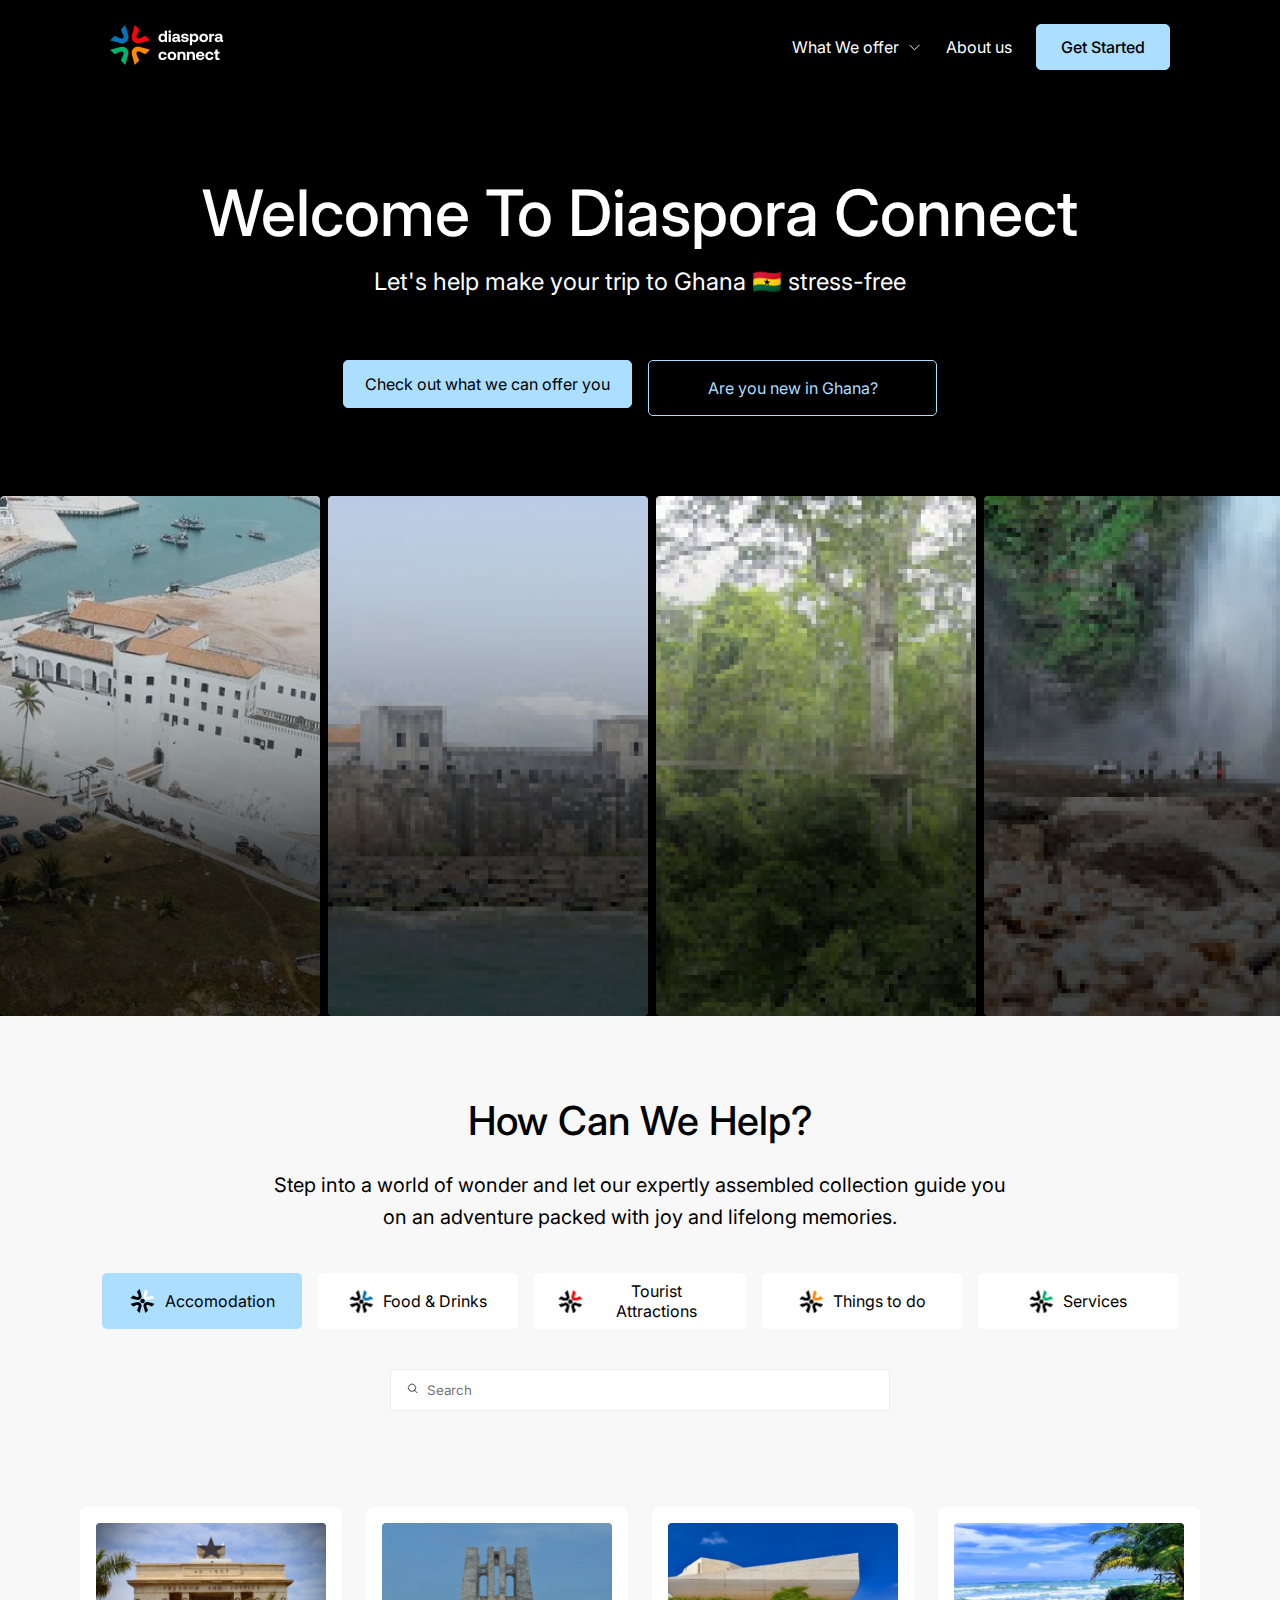
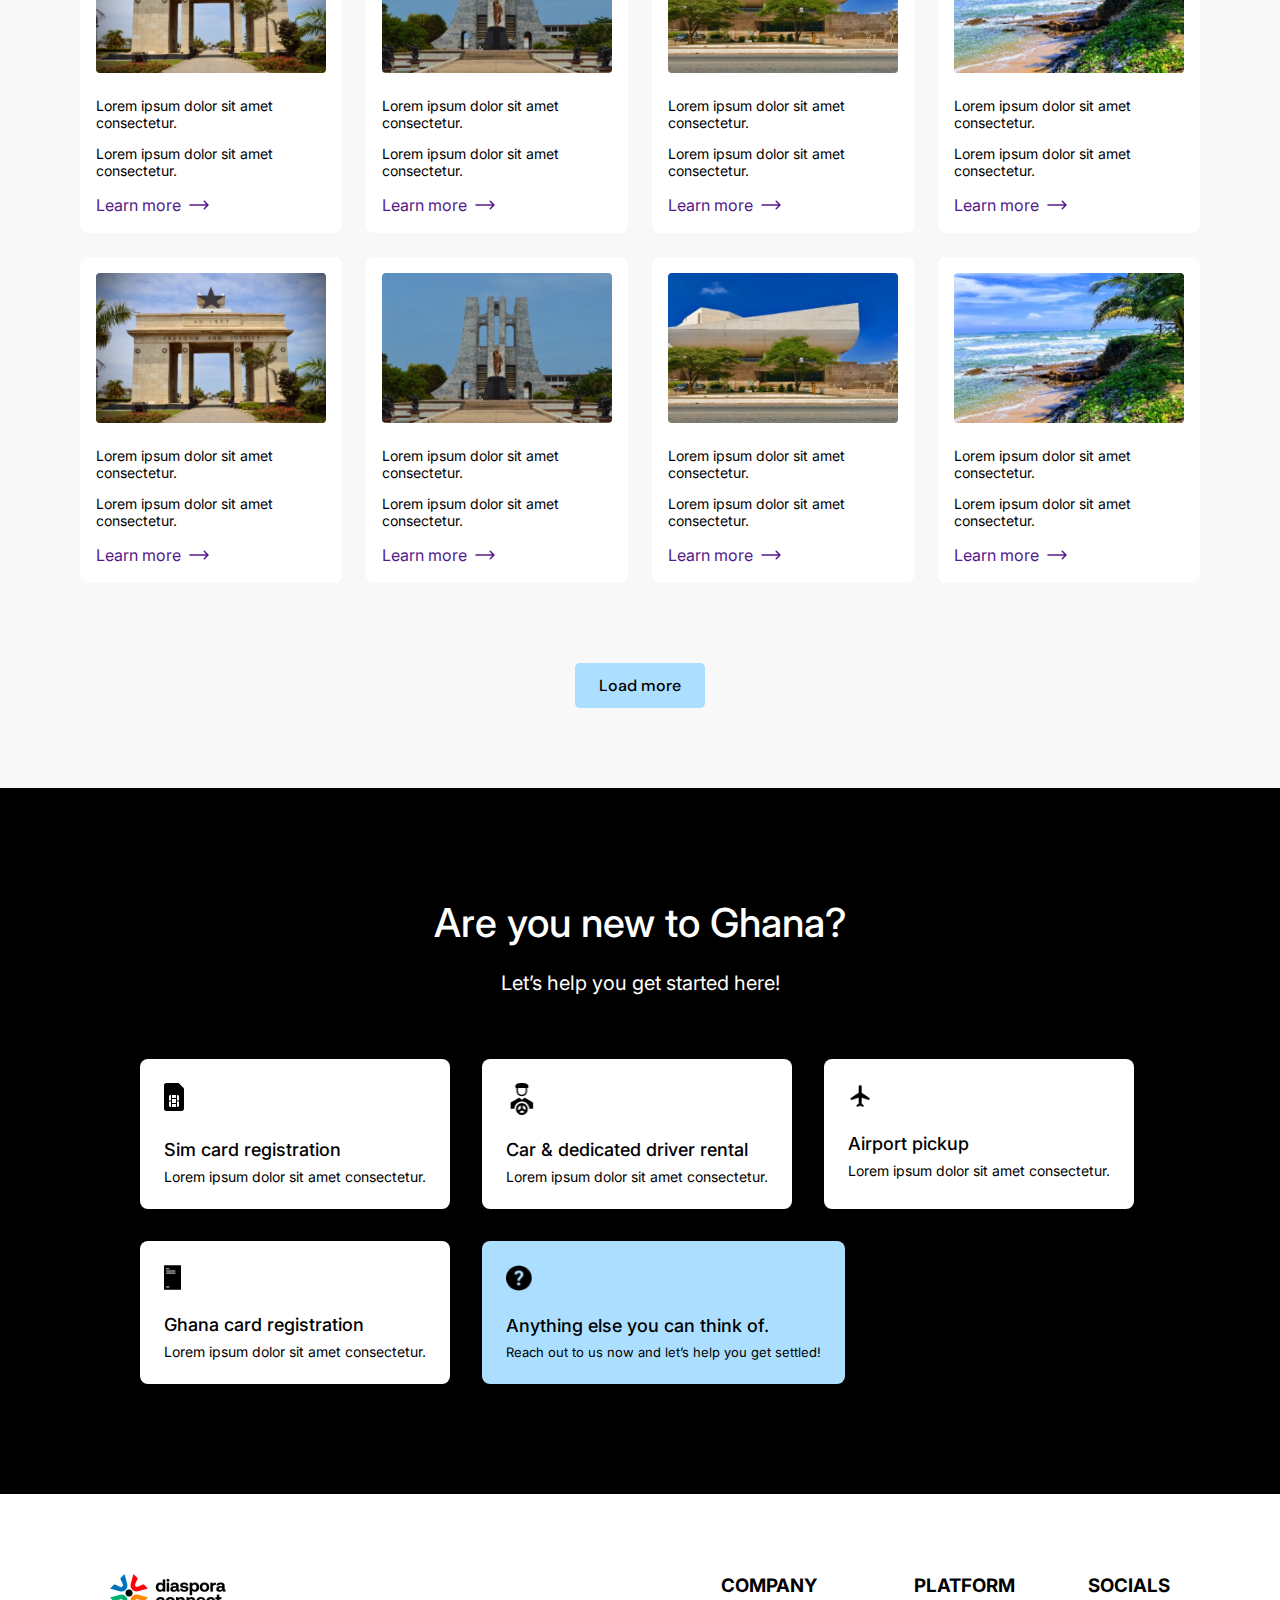
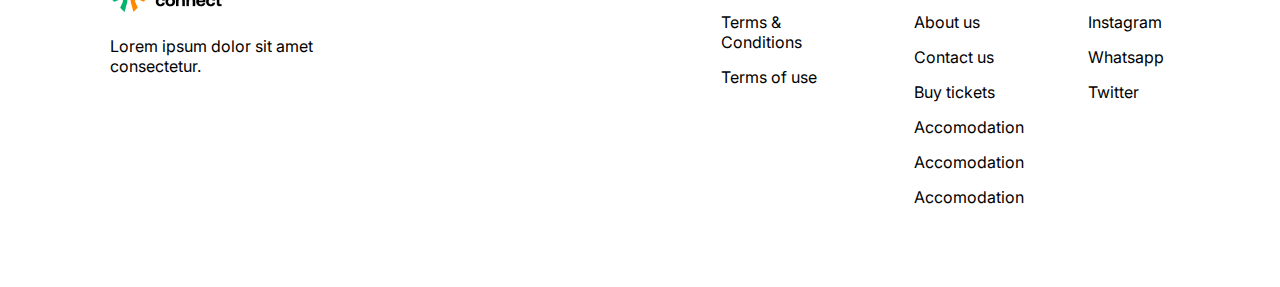
==== commit 771633c5: "working on image slides" ====
--- a/index.html
+++ b/index.html
@@ -613,8 +613,8 @@
           <span class="platforms">
             <h3>PLATFORM</h3>
             <a href="./about.html">About us</a>
-            <p>Accomodation</p>
-            <p>Accomodation</p>
+            <a href="./contact.html">Contact us</a>
+            <a href="./buyticket.html">Buy tickets</a>
             <p>Accomodation</p>
             <p>Accomodation</p>
             <p>Accomodation</p>
--- a/style.css
+++ b/style.css
@@ -151,22 +151,32 @@
 }
 
 .gallaryHover {
+  /* border: 1px solid red; */
   display: none;
   justify-content: space-between;
   align-items: end;
   padding: 24px;
+  width: 320px;
   border-bottom-left-radius: 4px;
   border-bottom-right-radius: 4px;
-  /* border: 1px solid blue; */
+  background-color: white;
+  /* position: relative; */
+  bottom: -200px;
+  left: 0;
+}
+
+.gallary{
+  background-color: black;
 }
 
 .wrapper {
   width: 100%;
   display: flex;
   gap: 8px;
-  /* border: 1px solid red; */
-  /* padding: 5px; */
+  /* position: relative; */
   overflow: scroll;
+  /* background-color: black; */
+  height: fit-content;
 }
 
 .gallaryInfor {
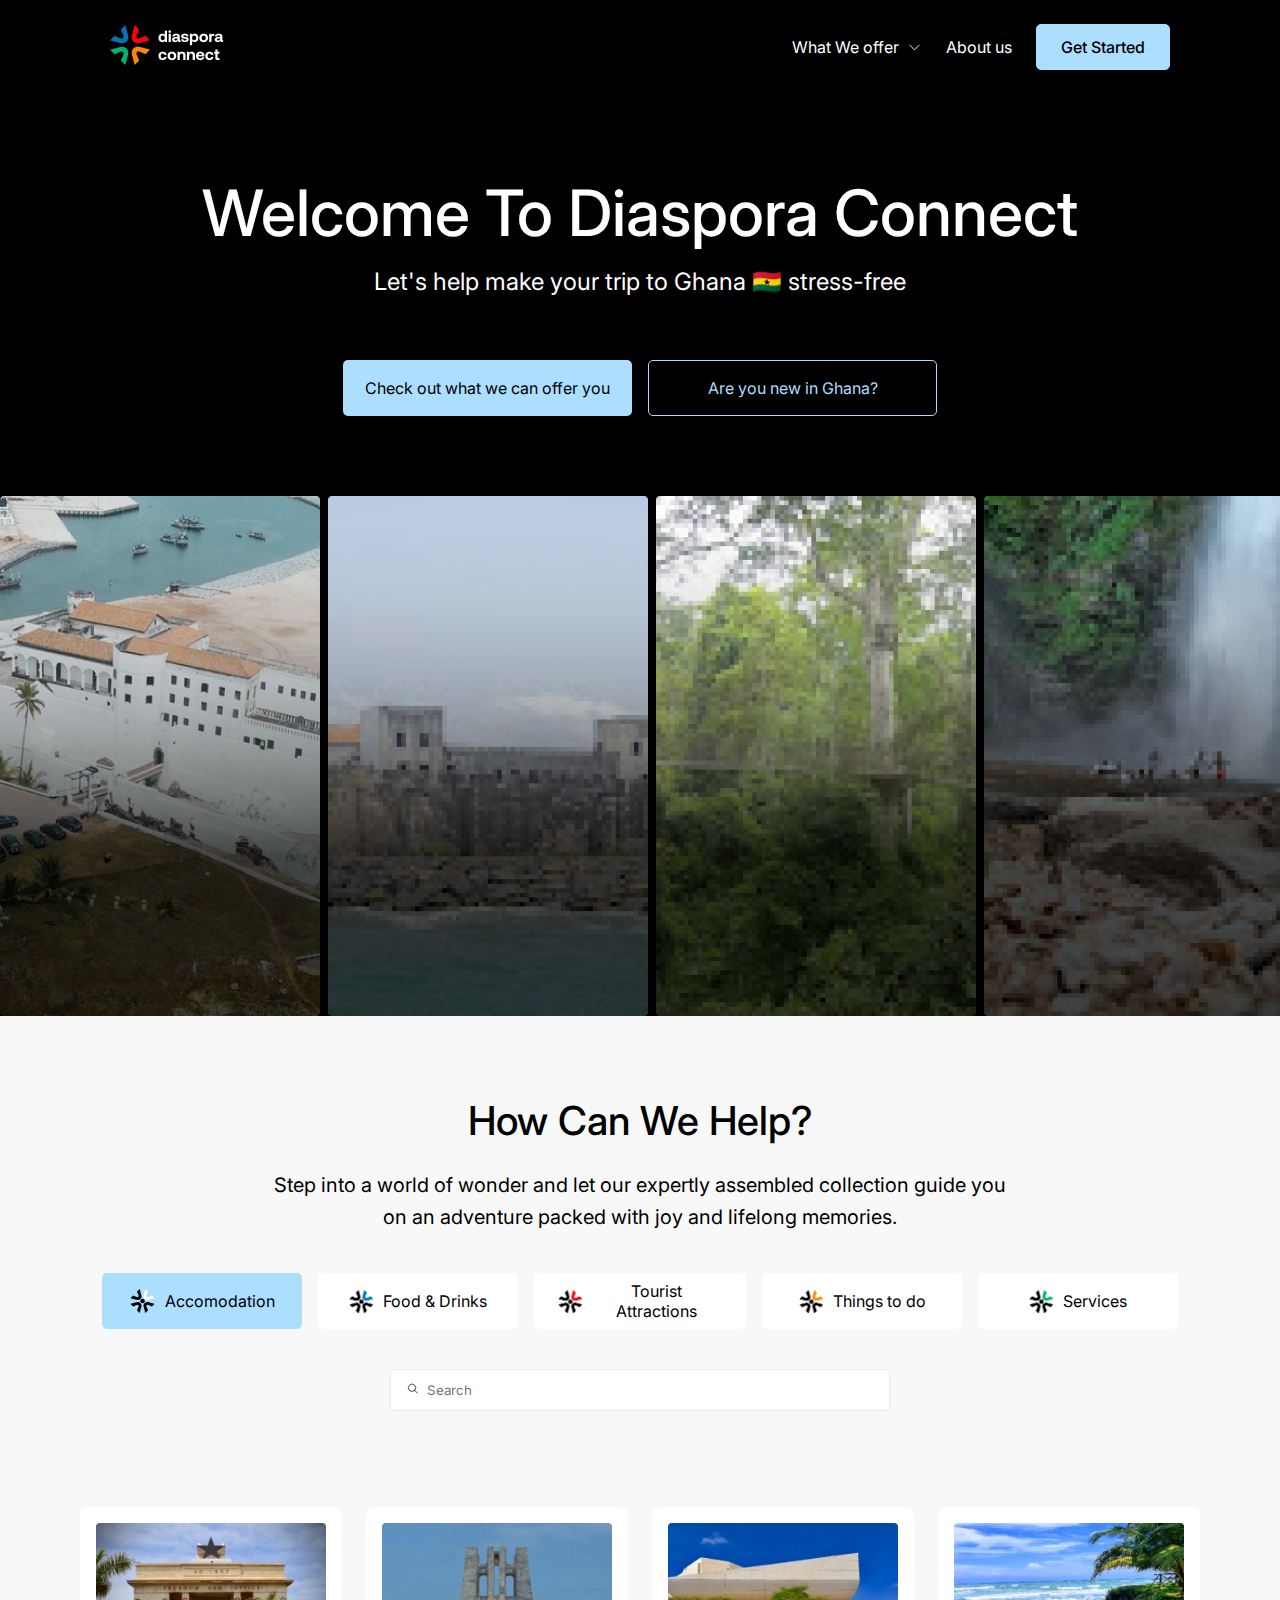
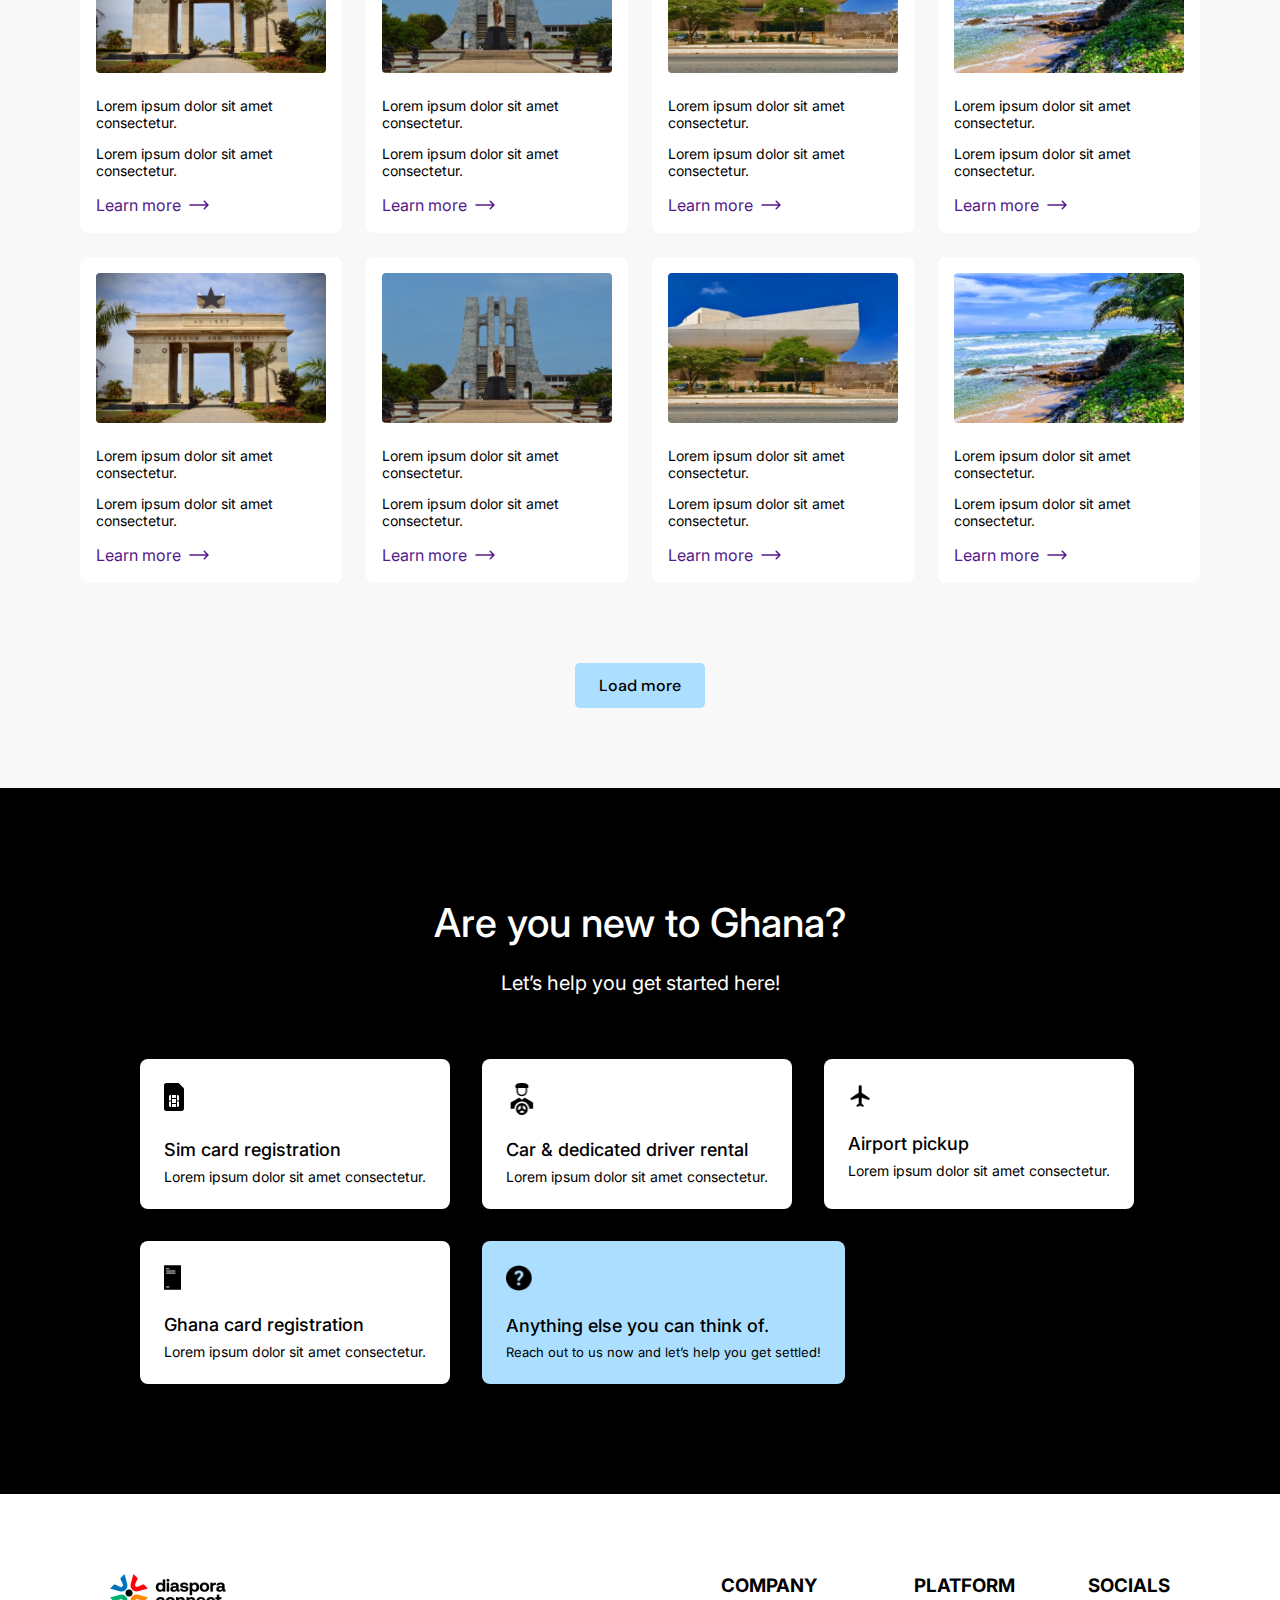
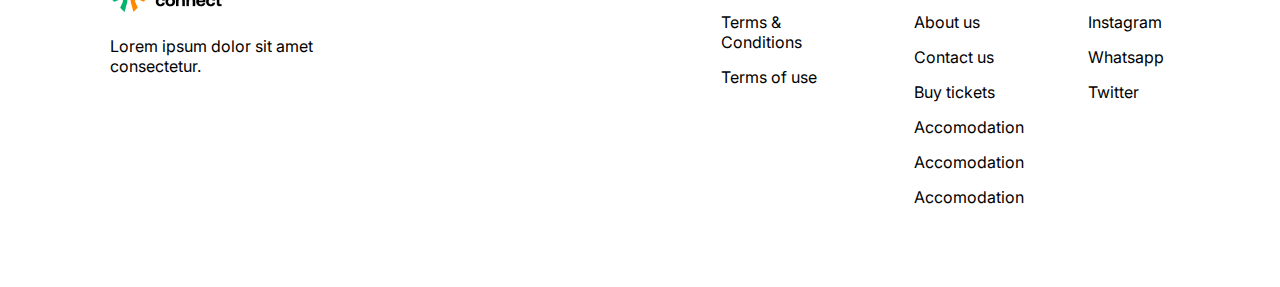
==== commit 49b130a4: "worked on btn on hero section" ====
--- a/index.html
+++ b/index.html
@@ -9,8 +9,8 @@
       href="https://fonts.googleapis.com/css2?family=DM+Sans:ital,opsz,wght@0,9..40,100..1000;1,9..40,100..1000&display=swap"
       rel="stylesheet"
     />
-    <link rel="stylesheet" href="./style.css" />
-    <link rel="stylesheet" href="./@media.css" />
+    <link rel="stylesheet" href="./css/style.css" />
+    <link rel="stylesheet" href="./css/@media.css" />
     <title>Diaspora</title>
   </head>
   <body>
@@ -80,7 +80,7 @@
           >
         </div>
         <span class="heroBtn">
-          <button class="btn-primary btn-width-lg">
+          <button class="  btn-check-out">
             Check out what we can offer you
           </button>
           <button class="btn-width-lg btn-asked">Are you new in Ghana?</button>
@@ -88,7 +88,181 @@
       </section>
 
       <section class="gallary">
-        <div class="wrapper">
+        <div id="wrapper-container" class="wrapper">
+          <div class="gallaryCard">
+            <img src="./assests/images/castle.png" alt="" />
+            <div class="gallaryHover">
+              <span class="gallaryInfor">
+                <h3 style="font-size: 20px; font-weight: 500">
+                  Name of destination
+                </h3>
+                <p style="font-size: 16px; font-weight: 400">
+                  Tickets from $2,000
+                </p>
+              </span>
+              <svg
+                class="arrow"
+                xmlns="http://www.w3.org/2000/svg"
+                fill="none"
+                viewBox="0 0 24 24"
+                stroke-width="1.5"
+                stroke="currentColor"
+                class="w-6 h-6"
+              >
+                <path
+                  stroke-linecap="round"
+                  stroke-linejoin="round"
+                  d="M17.25 8.25 21 12m0 0-3.75 3.75M21 12H3"
+                />
+              </svg>
+            </div>
+          </div>
+          
+          <div class="gallaryCard">
+            <img src="./assests/images/castle2.png" alt="" />
+            <div class="gallaryHover">
+              <span class="gallaryInfor">
+                <h3 style="font-size: 20px; font-weight: 500">
+                  Name of destination
+                </h3>
+                <p style="font-size: 16px; font-weight: 400">
+                  Tickets from $2,000
+                </p>
+              </span>
+              <svg
+                class="arrow"
+                xmlns="http://www.w3.org/2000/svg"
+                fill="none"
+                viewBox="0 0 24 24"
+                stroke-width="1.5"
+                stroke="currentColor"
+                class="w-6 h-6"
+              >
+                <path
+                  stroke-linecap="round"
+                  stroke-linejoin="round"
+                  d="M17.25 8.25 21 12m0 0-3.75 3.75M21 12H3"
+                />
+              </svg>
+            </div>
+          </div>
+
+          <div class="gallaryCard">
+            <img src="./assests/images/forest.png" alt="" />
+            <div class="gallaryHover">
+              <span class="gallaryInfor">
+                <h3 style="font-size: 20px; font-weight: 500">
+                  Name of destination
+                </h3>
+                <p style="font-size: 16px; font-weight: 400">
+                  Tickets from $2,000
+                </p>
+              </span>
+              <svg
+                class="arrow"
+                xmlns="http://www.w3.org/2000/svg"
+                fill="none"
+                viewBox="0 0 24 24"
+                stroke-width="1.5"
+                stroke="currentColor"
+                class="w-6 h-6"
+              >
+                <path
+                  stroke-linecap="round"
+                  stroke-linejoin="round"
+                  d="M17.25 8.25 21 12m0 0-3.75 3.75M21 12H3"
+                />
+              </svg>
+            </div>
+          </div>
+
+          <div class="gallaryCard">
+            <img src="./assests/images/waterfall.png" alt="" />
+            <div class="gallaryHover">
+              <span class="gallaryInfor">
+                <h3 style="font-size: 20px; font-weight: 500">
+                  Name of destination
+                </h3>
+                <p style="font-size: 16px; font-weight: 400">
+                  Tickets from $2,000
+                </p>
+              </span>
+              <svg
+                class="arrow"
+                xmlns="http://www.w3.org/2000/svg"
+                fill="none"
+                viewBox="0 0 24 24"
+                stroke-width="1.5"
+                stroke="currentColor"
+                class="w-6 h-6"
+              >
+                <path
+                  stroke-linecap="round"
+                  stroke-linejoin="round"
+                  d="M17.25 8.25 21 12m0 0-3.75 3.75M21 12H3"
+                />
+              </svg>
+            </div>
+          </div>
+
+          <div class="gallaryCard">
+            <img src="./assests/images/mosque.png" alt="" />
+            <div class="gallaryHover">
+              <span class="gallaryInfor">
+                <h3 style="font-size: 20px; font-weight: 500">
+                  Name of destination
+                </h3>
+                <p style="font-size: 16px; font-weight: 400">
+                  Tickets from $2,000
+                </p>
+              </span>
+              <svg
+                class="arrow"
+                xmlns="http://www.w3.org/2000/svg"
+                fill="none"
+                viewBox="0 0 24 24"
+                stroke-width="1.5"
+                stroke="currentColor"
+                class="w-6 h-6"
+              >
+                <path
+                  stroke-linecap="round"
+                  stroke-linejoin="round"
+                  d="M17.25 8.25 21 12m0 0-3.75 3.75M21 12H3"
+                />
+              </svg>
+            </div>
+          </div>
+
+          <div class="gallaryCard">
+            <img src="./assests/images/Hotel.png" alt="" />
+            <div class="gallaryHover">
+              <span class="gallaryInfor">
+                <h3 style="font-size: 20px; font-weight: 500">
+                  Name of destination
+                </h3>
+                <p style="font-size: 16px; font-weight: 400">
+                  Tickets from $2,000
+                </p>
+              </span>
+              <svg
+                class="arrow"
+                xmlns="http://www.w3.org/2000/svg"
+                fill="none"
+                viewBox="0 0 24 24"
+                stroke-width="1.5"
+                stroke="currentColor"
+                class="w-6 h-6"
+              >
+                <path
+                  stroke-linecap="round"
+                  stroke-linejoin="round"
+                  d="M17.25 8.25 21 12m0 0-3.75 3.75M21 12H3"
+                />
+              </svg>
+            </div>
+          </div>
+
           <div class="gallaryCard">
             <img src="./assests/images/castle.png" alt="" />
             <div class="gallaryHover">
@@ -629,6 +803,6 @@
       </div>
     </footer>
 
-    <script src="/main.js"></script>
+    <script src="./js/main.js"></script>
   </body>
 </html>
--- a/css/style.css
+++ b/css/style.css
@@ -0,0 +1,837 @@
+@import url("https://fonts.googleapis.com/css2?family=Inter:wght@100..900&display=swap");
+
+:root {
+  --primary-color: #abdeff;
+}
+
+* {
+  box-sizing: border-box;
+  margin: 0;
+  padding: 0;
+  font-family: "inter";
+}
+
+.btn-primary {
+  background-color: var(--primary-color);
+  width: 133px;
+  height: 56px;
+  max-height: 48px;
+  border: 1px solid var(--primary-color);
+  border-radius: 5px;
+}
+
+.btn-text-bold {
+  font-weight: 600;
+}
+
+.btn-width-lg {
+  width: 289px;
+  height: 56px;
+  font-size: 16px;
+}
+
+.btn-check-out{
+  background-color: var(--primary-color);
+  border-radius: 5px;
+  width: 289px;
+  height: 56px;
+  font-size: 16px;
+border: none;}
+
+.btn-asked {
+  background-color: black;
+  color: #abdeff;
+  border: 1px solid #abdeff;
+  border-radius: 5px;
+}
+
+.nav {
+  display: flex;
+  justify-content: center;
+  background-color: black;
+  padding-left: 110px;
+  padding-right: 110px;
+  padding-top: 24px;
+  padding-bottom: 24px;
+  color: white;
+}
+
+.navWrapper {
+  display: flex;
+  justify-content: space-between;
+  align-items: center;
+  width: 100%;
+  max-width: 1400px;
+}
+
+.menuSvg {
+  display: none;
+  width: 24px;
+  height: 24px;
+}
+
+.navright {
+  display: flex;
+  gap: 24px;
+  align-items: center;
+}
+
+.weOffer {
+  display: flex;
+  align-items: center;
+  justify-content: center;
+  gap: 8px;
+}
+
+.weOffer span {
+  font-size: 16px;
+  font-weight: 400;
+}
+
+.aboutUs {
+  font-size: 16px;
+  font-weight: 400;
+  text-decoration: none;
+  color: white;
+}
+.w-6 {
+  width: 15px;
+}
+
+.h-6 {
+  width: 15px;
+}
+
+.getStartedBtn {
+  background-color: #abdeff;
+  padding: 12px 24px 12px 24px;
+  border-radius: 5px;
+  border: 1px solid #abdeff;
+  font-size: 16px;
+  font-weight: 500;
+}
+
+.heroSection {
+  display: flex;
+  flex-direction: column;
+  align-items: center;
+  gap: 64px;
+  padding: 80px 110px 80px 110px;
+  background-color: black;
+}
+
+.heroSectionTitle {
+  display: flex;
+  flex-direction: column;
+  align-items: center;
+  gap: 16px;
+}
+
+.heroSectionTitle h1 {
+  color: white;
+  font-size: 64px;
+  font-weight: 500;
+}
+
+.heroSectionTitle span {
+  color: white;
+  font-size: 24px;
+  font-weight: 400;
+  font-family: "inter";
+}
+
+.heroBtn {
+  display: flex;
+  gap: 16px;
+  justify-content: space-between;
+}
+
+.gallaryCard {
+  display: flex;
+  flex-direction: column;
+  justify-content: space-between;
+  cursor: pointer;
+  height: 520px;
+
+  /* opacity: 0; */
+  /* transform: scale(0.9); */
+  /* transition: opacity 0.5s, transform 0.5s; */
+}
+
+/* .gallaryCard.visible {
+  opacity: 1;
+  transform: scale(1);
+} */
+
+.gallaryCard img:hover + .gallaryHover {
+  display: flex;
+}
+
+
+.gallary{
+  overflow-x: hidden;
+}
+
+.gallaryCard img:hover{ 
+transform: translateY(10px);
+}
+
+.gallaryHover {
+  /* border: 1px solid red; */
+  display: none;
+  justify-content: space-between;
+  align-items: end;
+  padding: 24px;
+  width: 320px;
+  height: 100px;
+  border-bottom-left-radius: 4px;
+  border-bottom-right-radius: 4px;
+  background-color: white;
+  position: relative;
+  top: -90px;
+  bottom: 0px;
+  left: 0;
+
+}
+
+.gallary {
+  background-color: black;
+  max-height: fit-content;
+  /* height: 800px; */
+  /* position: relative; */
+}
+
+.wrapper {
+  width: 100%;
+  /* max-width: 1440px; */
+  display: flex;
+  gap: 8px;
+  width: calc(300px * 12);
+  animation: scroll 40s linear infinite;
+}
+
+@keyframes scroll{
+  0%{
+    transform:translateX(0)
+  }
+  100%{
+    transform: translateX(calc(-300px * 6));
+  }
+}
+
+.gallaryInfor {
+  display: flex;
+  flex-direction: column;
+  gap: 16px;
+  /* border: 1px solid red; */
+}
+
+.arrow {
+  width: 24px;
+  height: 24px;
+  float: inline-end;
+}
+
+.howCanWeHelp {
+  display: flex;
+  flex-direction: column;
+  padding: 80px 110px 56px 110px;
+  gap: 40px;
+  align-items: center;
+  justify-content: center;
+  background-color: #f8f8f8;
+}
+
+.howCAn {
+  display: flex;
+  flex-direction: column;
+  gap: 24px;
+  align-items: center;
+  justify-content: center;
+}
+
+.howCAn h3 {
+  font-size: 40px;
+  font-weight: 500;
+}
+.howCAn p {
+  font-size: 20px;
+  font-weight: 400;
+  /* border: 1px solid black; */
+  text-align: center;
+  max-width: 750px;
+  line-height: 32px;
+}
+.howCanBtn {
+  display: flex;
+  gap: 16px;
+}
+
+.howCanBtnOne {
+  display: flex;
+  gap: 16px;
+}
+
+.howCanBtnTwo {
+  display: flex;
+  gap: 16px;
+}
+
+.accomodadtionBtn {
+  display: flex;
+  gap: 10px;
+  align-items: center;
+  justify-content: center;
+  border-radius: 5px;
+  /* padding: 3px 0px 3px 0px; */
+  background-color: #abdeff;
+  font-size: 16px;
+  font-weight: 400;
+  height: 56px;
+  width: 200px;
+  border: none;
+}
+
+.howCanBtns {
+  display: flex;
+  gap: 10px;
+  align-items: center;
+  justify-content: center;
+  border-radius: 5px;
+  padding: 12px 24px 12px 24px;
+  height: 56px;
+  width: 200px;
+  background-color: white;
+  border: none;
+  font-size: 16px;
+  font-weight: 400;
+}
+
+.touristBtns {
+  display: flex;
+  gap: 10px;
+  align-items: center;
+  justify-content: center;
+  border-radius: 5px;
+  padding: 12px 24px 12px 24px;
+  height: 56px;
+  width: 212px;
+  background-color: white;
+  border: none;
+  font-size: 16px;
+  font-weight: 400;
+}
+
+.touristBtns img {
+  width: 24px;
+  height: 24px;
+}
+
+.howCanBtns img {
+  width: 24px;
+  height: 24px;
+}
+
+.search {
+  display: flex;
+  gap: 8px;
+  border: 1.5px solid #ebeceb;
+  padding: 12px 16px 12px 16px;
+  background-color: white;
+  border-radius: 4px;
+  width: 500px;
+}
+
+.search svg {
+  width: 13px;
+  height: 13px;
+}
+
+.search input {
+  border: none;
+  outline: none;
+  width: 500px;
+}
+
+.touristSite {
+  display: flex;
+  flex-direction: column;
+  align-items: center;
+  justify-content: center;
+  gap: 80px;
+  padding: 40px 110px 80px 110px;
+  background-color: #f8f8f8;
+}
+
+.touristSiteDetails {
+  display: grid;
+  grid-template-columns: 1fr 1fr 1fr 1fr;
+  flex-direction: column;
+  gap: 24px;
+}
+
+.div {
+  /* padding: 16px; */
+  padding-left: 16px;
+  padding-right: 16px;
+  padding-top: 16px;
+  padding-bottom: 16px;
+  background-color: white;
+  display: flex;
+  border-radius: 8px;
+  gap: 24px;
+  flex-direction: column;
+  /* align-items: center;
+    justify-content: center; */
+}
+
+.siteInfor {
+  display: flex;
+  gap: 14px;
+  flex-direction: column;
+}
+
+.siteInfor p {
+  display: flex;
+  font-size: 14px;
+  /* border:1px solid red; */
+}
+
+.siteInfor a {
+  display: flex;
+  align-items: center;
+  /* justify-content: center; */
+  gap: 6px;
+  text-decoration: none;
+}
+
+.div img {
+  height: 150px;
+  width: 230px;
+}
+
+.loadMore {
+  background-color: #abdeff;
+  padding: 12px 24px 12px 24px;
+  outline: none;
+  border: none;
+  border-radius: 5px;
+  font-size: 16px;
+  font-family: "DM Sans";
+  font-weight: 500;
+}
+
+.serviceCardWrapper {
+  display: flex;
+  flex-direction: column;
+  align-items: center;
+  justify-content: center;
+  padding: 110px 140px 110px 140px;
+  gap: 64px;
+  background-color: black;
+}
+
+.serviceTitle {
+  display: flex;
+  flex-direction: column;
+  align-items: center;
+  justify-content: center;
+  gap: 24px;
+  color: white;
+}
+
+.serviceTitle h3 {
+  font-size: 40px;
+  font-weight: 500;
+}
+
+.largeViewService {
+  font-size: 20px;
+  font-weight: 400;
+}
+
+.mobileViewService {
+  display: none;
+}
+.serviceCards {
+  display: flex;
+  flex-direction: column;
+  /* align-items: center; */
+  justify-content: center;
+  gap: 32px;
+  /* border: 1px solid red; */
+  width: 100%;
+  max-width: 1000px;
+}
+
+.serviceWrapper {
+  display: flex;
+  gap: 32px;
+  width: 100%;
+  max-width: 116opx;
+  /* border: 1px solid white; */
+}
+
+.card {
+  background-color: white;
+  display: flex;
+  flex-direction: column;
+  border-radius: 8px;
+  padding: 24px;
+  gap: 24px;
+  max-width: 365.33px;
+}
+
+.card img {
+  width: 17px;
+  height: 25px;
+}
+.simCard {
+  background-color: white;
+  display: flex;
+  flex-direction: column;
+  border-radius: 8px;
+  padding: 24px;
+  gap: 24px;
+  max-width: 365.33px;
+}
+
+.simCard:hover {
+  background-color: black;
+  color: white;
+}
+
+.simCard img {
+  width: 20px;
+  height: 28px;
+}
+.driverCard {
+  background-color: white;
+  display: flex;
+  flex-direction: column;
+  border-radius: 8px;
+  padding: 24px;
+  gap: 24px;
+  max-width: 365.33px;
+}
+.driverCard img {
+  width: 32px;
+  height: 32px;
+}
+
+.airplaneCard {
+  background-color: white;
+  display: flex;
+  flex-direction: column;
+  border-radius: 8px;
+  padding: 24px;
+  gap: 24px;
+  max-width: 365.33px;
+}
+
+.airplaneCard img {
+  width: 25px;
+  height: 26px;
+}
+
+.questonCard {
+  background-color: #abdeff;
+  display: flex;
+  flex-direction: column;
+  border-radius: 8px;
+  padding: 24px;
+  gap: 24px;
+  max-width: 365.33px;
+}
+
+.questonCard img {
+  width: 26px;
+  height: 26px;
+}
+
+.cardInfor {
+  display: flex;
+  flex-direction: column;
+  gap: 8px;
+}
+
+.footerContainer {
+  padding: 80px 110px 80px 110px;
+  width: 100%;
+  display: flex;
+  align-items: center;
+  justify-content: center;
+}
+
+.footerLogo {
+  display: flex;
+  flex-direction: column;
+  gap: 24px;
+  max-width: 217px;
+}
+
+.footerLogo img {
+  height: 38px;
+  width: 116px;
+}
+
+.footerDetails {
+  max-width: 449px;
+  display: flex;
+  gap: 64px;
+}
+
+.footerWrapper {
+  display: flex;
+  width: 100%;
+  max-width: 1200px;
+  justify-content: space-between;
+}
+
+.condition {
+  display: flex;
+  flex-direction: column;
+  gap: 15px;
+}
+
+.condition p {
+  font-size: 16px;
+  font-weight: 400;
+}
+
+.platforms {
+  display: flex;
+  flex-direction: column;
+  gap: 15px;
+}
+
+.platforms a {
+  text-decoration: none;
+  color: black;
+}
+
+.socials {
+  display: flex;
+  flex-direction: column;
+  gap: 15px;
+}
+.socials p {
+  font-size: 16px;
+  font-weight: 400;
+}
+
+.platforms p {
+  font-size: 16px;
+  font-weight: 400;
+}
+
+.contactUsWrapper {
+  display: flex;
+  flex-direction: column;
+  /* align-items: center;
+    justify-content: center; */
+  padding: 32px;
+  gap: 84px;
+  /* border: 1px solid red; */
+}
+
+.contactUs {
+  display: flex;
+  align-items: center;
+  justify-content: center;
+  gap: 84px;
+  /* border: 1px solid black; */
+}
+
+.contactUsLeftSide {
+  display: flex;
+  align-items: center;
+  justify-content: space-between;
+  flex-direction: column;
+  padding: 32px;
+  /* gap: 40px; */
+  border-radius: 8px;
+  height: 960px;
+  width: 100%;
+  max-width: 604px;
+  background: conic-gradient(
+    from 210.92deg at 50% 50%,
+    #fd0008 0deg,
+    #0073bd 125.63deg,
+    #00b36d 234.38deg,
+    #ff8800 350.63deg,
+    #fd0008 360deg
+  );
+}
+
+.leftSideTop img {
+  width: 121px;
+  height: 40px;
+}
+
+.leftSideTop {
+  display: flex;
+  flex-direction: column;
+  gap: 144px;
+  max-width: 540px;
+  /* border: 1px solid red; */
+}
+
+.leftSideTopDetails {
+  display: flex;
+  flex-direction: column;
+  gap: 16px;
+  color: white;
+}
+
+.leftSideTopDetails h3 {
+  font-size: 40px;
+  font-weight: 700;
+  line-height: 48px;
+}
+.leftSideTopDetails p {
+  font-size: 16px;
+  font-weight: 400;
+  line-height: 24px;
+}
+
+.leftBottomSection {
+  display: flex;
+  flex-direction: column;
+  gap: 16px;
+  padding: 24px;
+  background-color: white;
+  border-radius: 4px;
+  max-width: 540px;
+}
+
+.leftBottomSection p {
+  font-size: 16px;
+  font-weight: 400;
+  line-height: 24px;
+}
+
+.nameCheck {
+  display: flex;
+  gap: 8px;
+  align-items: center;
+  /* justify-content: center; */
+}
+
+.checkInput {
+  width: 32px;
+  height: 32px;
+  background: red;
+  border: none;
+  outline: none;
+}
+
+.contactUsform {
+  display: none;
+  flex-direction: column;
+  gap: 48px;
+  width: 100%;
+  max-width: 644px;
+  height: auto;
+}
+
+.contactUsRightSide {
+  display: flex;
+  flex-direction: column;
+  gap: 48px;
+  width: 100%;
+  max-width: 644px;
+  height: auto;
+  /* border: 1px solid red; */
+}
+
+.contactUsFormWrapper {
+  display: flex;
+  flex-direction: column;
+  align-items: flex-start;
+  padding: 0px;
+  gap: 32px;
+}
+
+.contactUserName {
+  display: flex;
+  gap: 32px;
+  width: 644px;
+}
+
+.userNameInput {
+  border-radius: 5px;
+  padding: 16px;
+  border: 1px solid #d6d6d6;
+  outline: none;
+  height: 50px;
+  width: 306px;
+  border-radius: 5px;
+}
+
+.emailInput {
+  border-radius: 5px;
+  padding: 16px;
+  border-radius: 5px;
+  border: 1px solid #d6d6d6;
+  outline: none;
+  width: 644px;
+  height: 50px;
+}
+
+.countryCode {
+  border-radius: 5px;
+  padding: 10px;
+  border: 1px solid #d6d6d6;
+  outline: none;
+  width: 113px;
+  height: 50px;
+  display: flex;
+  align-items: center;
+  justify-content: center;
+}
+
+.countryCodeWrapper {
+  display: flex;
+  gap: 8px;
+}
+
+.phoneNumberInput {
+  border-radius: 5px;
+  border: 1px solid #d6d6d6;
+  outline: none;
+  width: 523px;
+  padding: 16px;
+  height: 50px;
+}
+
+.textareaInput {
+  padding: 16px;
+  border-radius: 5px;
+  border: 1px solid #d6d6d6;
+  outline: none;
+  width: 644px;
+  height: 80px;
+}
+
+.selectOptionInput {
+  display: flex;
+  width: 644px;
+  flex-direction: column;
+  gap: 8px;
+}
+
+.contactUsBtn {
+  border-radius: 5px;
+  padding: 12px 48px 12px 48px;
+  background-color: black;
+  width: 222px;
+  height: 48px;
+  color: white;
+  outline: none;
+  border: none;
+}
+
+.dropDownMenu {
+  display: none;
+}
--- a/css/@media.css
+++ b/css/@media.css
@@ -0,0 +1,235 @@
+@media only screen and (max-width: 600px) {
+  .nav {
+    padding-left: 32px;
+    padding-right: 32px;
+    padding-top: 24px;
+    padding-bottom: 24px;
+    color: white;
+    width: 100%;
+    justify-content: space-between;
+    align-items: center;
+  }
+
+  .navright {
+    display: none;
+  }
+
+  .menuSvg {
+    width: 24px;
+    height: 24px;
+    display: flex;
+    /* border:1px solid red; */
+  }
+
+  .heroSection {
+    display: flex;
+    flex-direction: column;
+    align-items: center;
+    gap: 64px;
+    width: 100%;
+    padding: 80px 24px 80px 24px;
+    background-color: black;
+  }
+
+  .heroSectionTitle {
+    width: 100%;
+    text-align: center;
+  }
+
+  .heroSectionTitle h1 {
+    font-size: 24px;
+    font-weight: 500;
+    line-height: 40px;
+  }
+
+  .heroSectionTitle span {
+    font-size: 16px;
+    font-weight: 400;
+    max-width: 100%;
+  }
+
+  .howCanWeHelp {
+    padding: 80px 32px 56px 32px;
+  }
+
+  .howCAn p {
+    font-size: 16px;
+    width: 306px;
+    text-transform: capitalize;
+  }
+
+  .howCAn h3 {
+    font-size: 24px;
+  }
+
+  .howCanBtn {
+    width: 357px;
+    /* height: 300px; */
+    flex-direction: column;
+    align-items: center;
+    justify-content: center;
+  }
+
+  .howCanBtnOne {
+    width: 360px;
+  }
+
+  .howCanBtnTwo {
+    width: 360px;
+  }
+
+  .touristSite {
+    background-color: #f8f8f8;
+    width: 100%;
+    padding: 40px 32px 80px 32px;
+  }
+
+  .touristSiteDetails {
+    align-items: center;
+    width: 100%;
+    display: flex;
+    background-color: #f8f8f8;
+  }
+
+  .div {
+    width: 326px;
+    align-items: center;
+    background-color: white;
+  }
+
+  .div img {
+    width: 294px;
+    height: 180px;
+  }
+
+  .siteInfor {
+    width: 100%;
+  }
+
+  .siteInfor :first-child {
+    font-size: 16px;
+    font-weight: 500;
+  }
+
+  .loadMore {
+    color: black;
+  }
+
+  .serviceCardWrapper {
+    padding: 110px 32px 110px 32px;
+  }
+  .serviceWrapper {
+    flex-direction: column;
+  }
+
+  .serviceCards {
+    width: 100%;
+    display: flex;
+    flex-direction: column;
+    gap: 32px;
+    /* border: 1px solid red; */
+  }
+
+  .serviceTitle h3 {
+    text-align: center;
+  }
+
+  .largeViewService {
+    display: none;
+  }
+
+  .mobileViewService {
+    display: block;
+    text-align: center;
+    font-size: 16px;
+    font-weight: 400;
+    width: 300px;
+  }
+  .simCard {
+    background-color: rgba(22, 22, 22, 1);
+    color: white;
+  }
+
+  .simCardimg {
+    width: 48px;
+    height: 48px;
+    display: flex;
+    align-items: center;
+    justify-content: center;
+    border-radius: 5px;
+    background-color: rgba(222, 222, 222, 1);
+  }
+
+  .footerContainer {
+    padding-left: 32px;
+  }
+
+  .footerWrapper {
+    gap: 66px;
+    flex-direction: column;
+    /* border: 1px solid black; */
+  }
+
+  .footerLogo {
+    width: 100%;
+  }
+
+  .footerDetails {
+    gap: 64px;
+    width: 100%;
+    display: flex;
+    flex-direction: column;
+  }
+
+  .search {
+    width: 100%;
+  }
+
+  .heroBtn {
+    flex-direction: column;
+  }
+
+
+
+
+.dropDownMenu{
+  display: none;
+  flex-direction: column;
+  gap: 47px;
+  background-color: #000;
+  width: 100%;
+  padding:24px 32px 24px 32px;
+  position: absolute;
+  top: 90px;
+  right: 0;
+}
+
+ul{
+  display: flex;
+  flex-direction: column;
+  gap: 47px;
+}
+
+ul li{
+  width: 100%;
+  display: inline-block;
+  border-bottom: 1px solid #222222;
+  padding: 0px 0px 16px 0px;
+}
+
+li a{
+  text-decoration: none;
+  color: #ffff;
+}
+
+.menuBtn{
+  width: 150px;
+  height: 48px;
+  font-size: 16px;
+}
+
+.active{
+  color: #222222;
+}
+
+}
